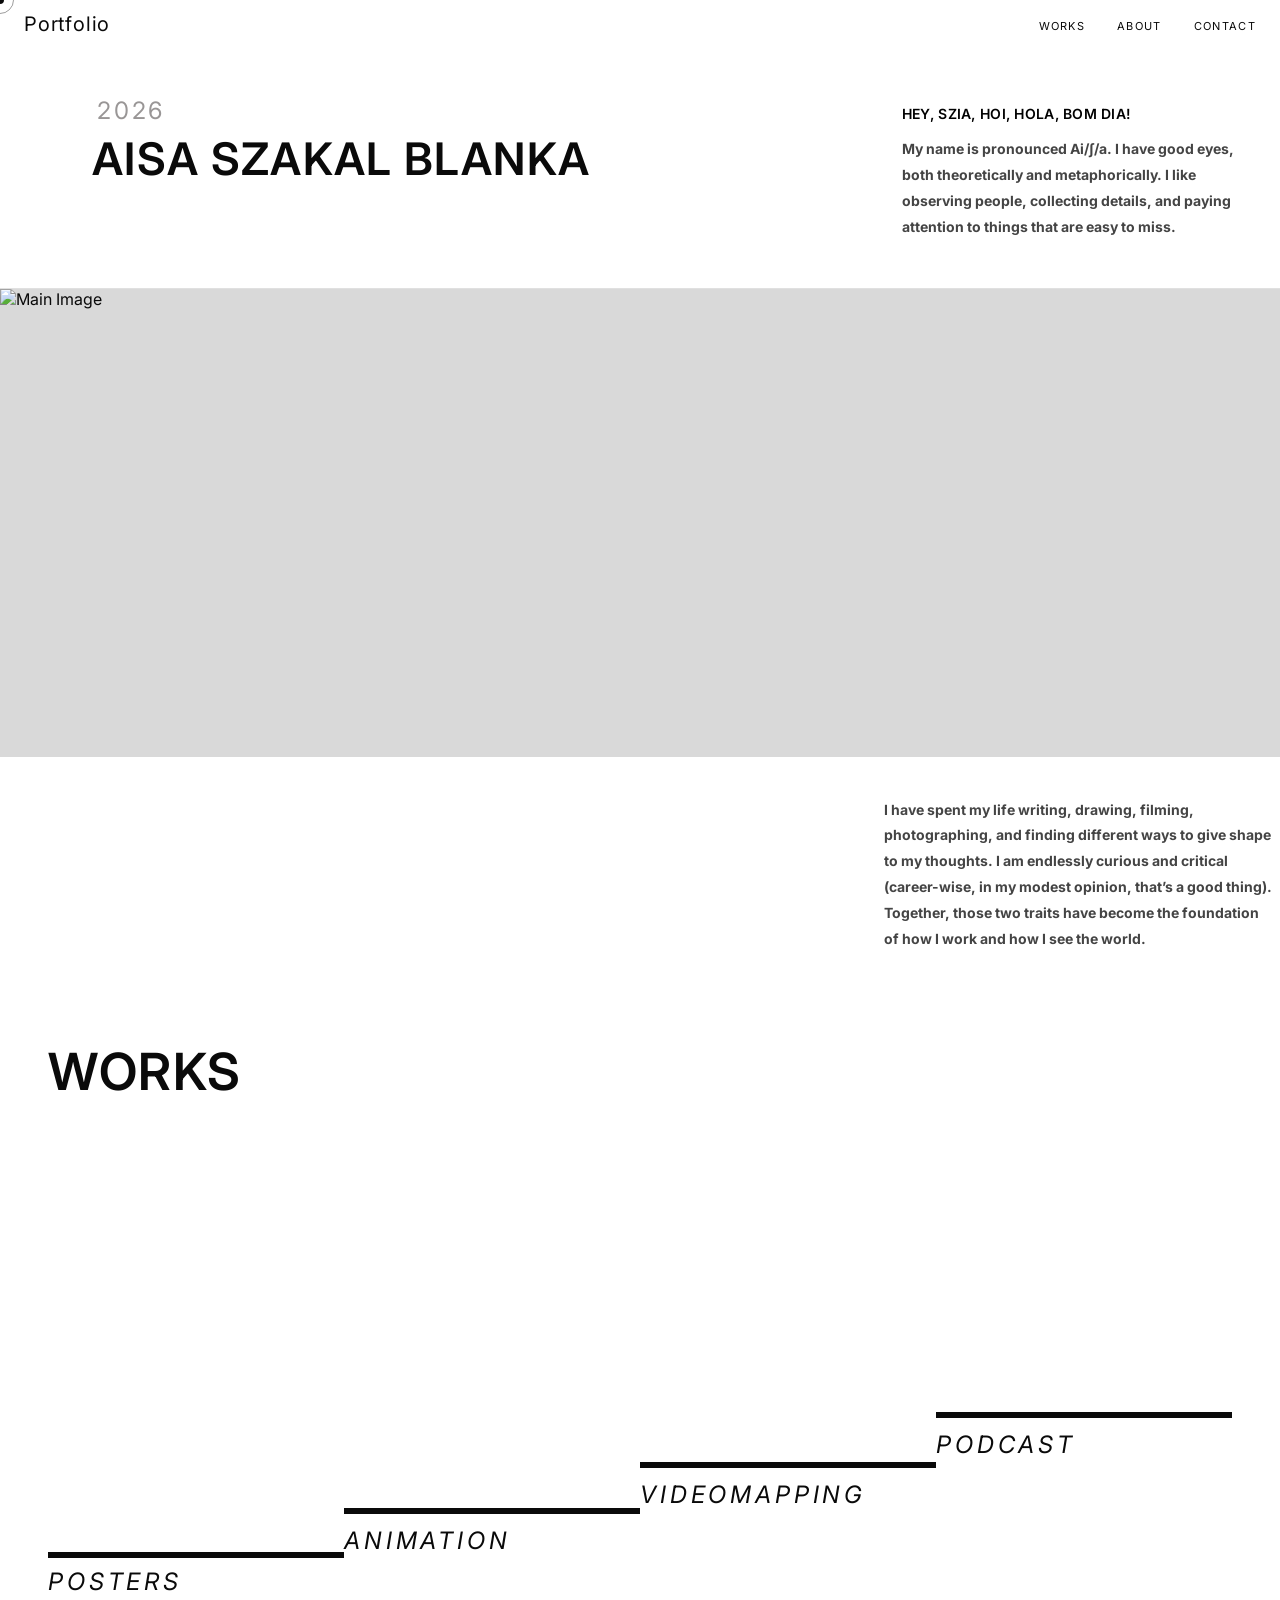
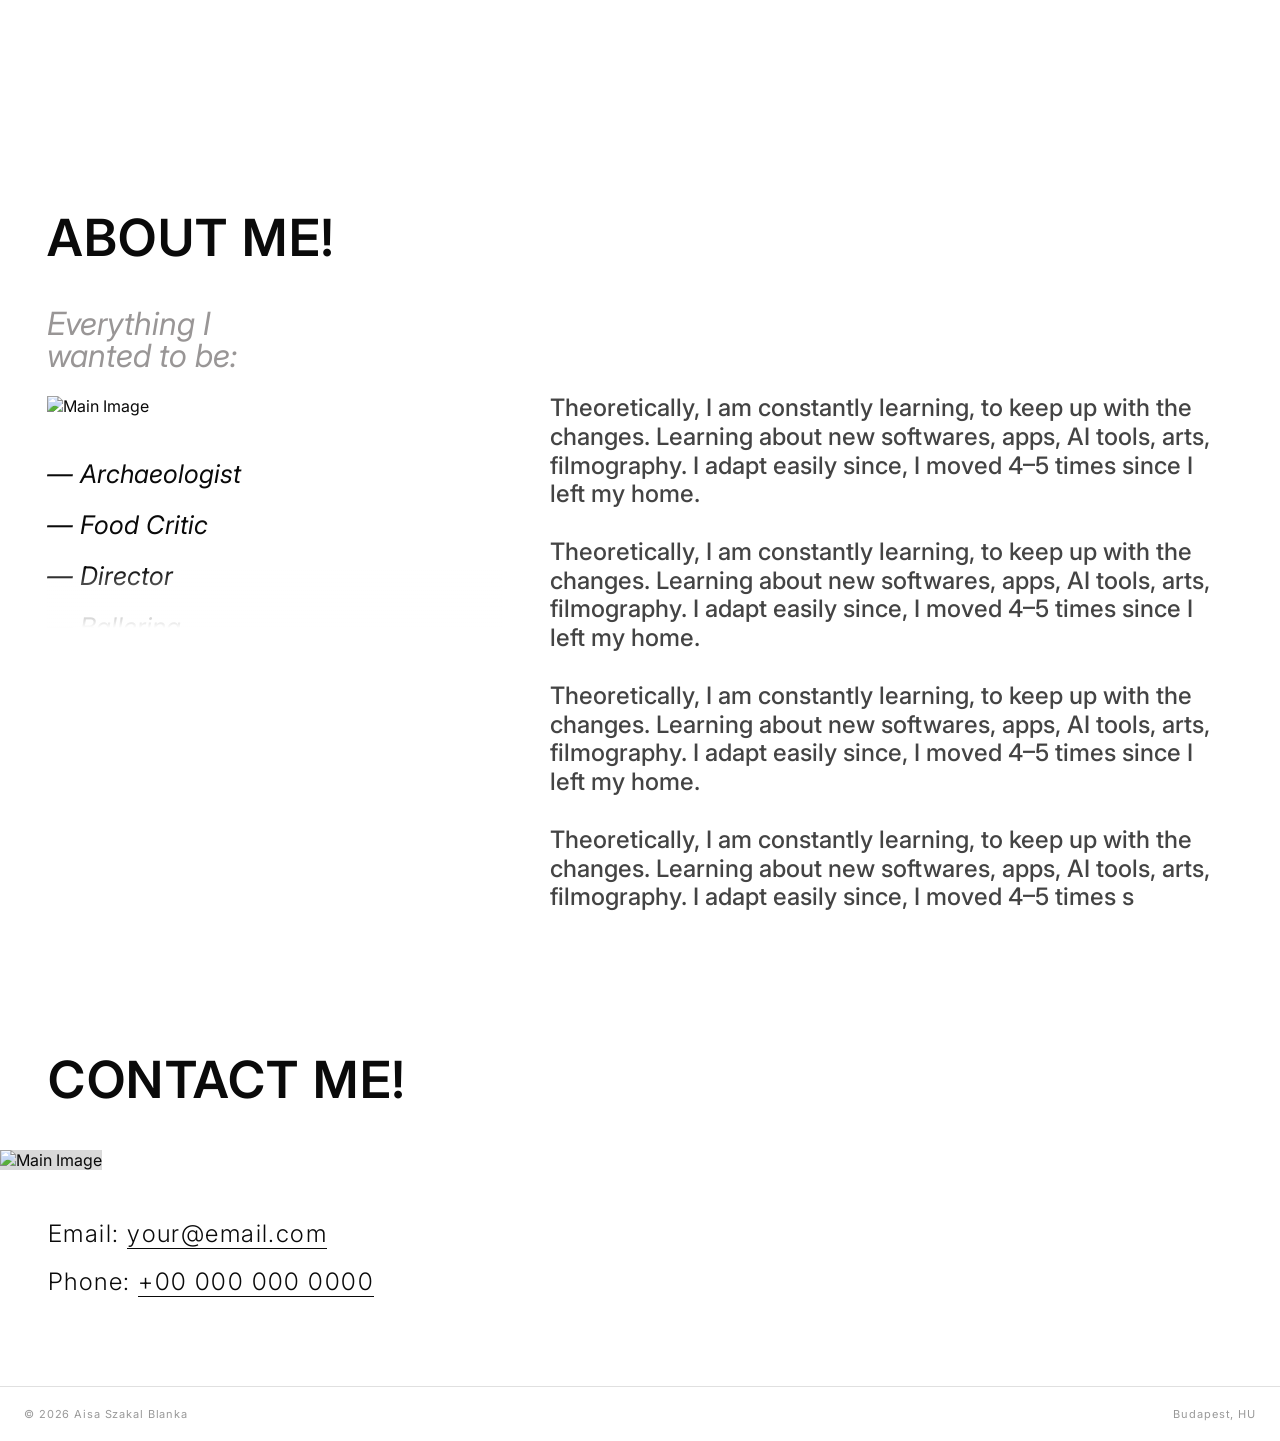
==== index.html @ 86600b6f "fisrt commit" ====
<!DOCTYPE html>
<html lang="en">
<head>
<meta charset="UTF-8">
<meta name="viewport" content="width=device-width, initial-scale=1.0">
<title>Aisa Szakal Blanka — Portfolio</title>
<link rel="preconnect" href="https://fonts.googleapis.com">
<link rel="preconnect" href="https://fonts.gstatic.com" crossorigin>
<link rel="preconnect" href="https://fonts.googleapis.com">
<link rel="preconnect" href="https://fonts.gstatic.com" crossorigin>
<link rel="preconnect" href="https://fonts.googleapis.com">
<link rel="preconnect" href="https://fonts.gstatic.com" crossorigin>
<link href="https://fonts.googleapis.com/css2?family=EB+Garamond:ital,wght@0,400..800;1,400..800&display=swap" rel="stylesheet"> 
<link href="https://fonts.googleapis.com/css2?family=Finlandica+Text:ital,wght@0,100..900;1,100..900&family=Inter:ital,opsz,wght@0,14..32,100..900;1,14..32,100..900&display=swap" rel="stylesheet">
<link href="https://fonts.googleapis.com/css2?family=Cormorant+Garamond:ital,wght@0,300;0,400;0,600;1,300;1,400&family=DM+Sans:wght@300;400;500&display=swap" rel="stylesheet">
<link href="https://fonts.googleapis.com/css2?family=Inter:wght@300;400;500;600;700&display=swap" rel="stylesheet">
<link rel="preconnect" href="https://fonts.googleapis.com">
<link rel="preconnect" href="https://fonts.gstatic.com" crossorigin>
<link href="https://fonts.googleapis.com/css2?family=EB+Garamond:ital,wght@1,400..800&display=swap" rel="stylesheet">
<style>
*, *::before, *::after { box-sizing: border-box; margin: 0; padding: 0; }

:root {
  --black: #0a0a0a;
  --white: #ffffff;
  --gray: #D9D9D9;
  --gray-dark: #433C3C;
  --serif: 'Inter', Georgia, serif;
  --sans:  "Inter", serif;
}

html { scroll-behavior: smooth; }
body {
  background: var(--white);
  color: var(--black);
  font-family: var(--sans);
  overflow-x: hidden;
  cursor: none;
}

/* CURSOR */
#cur { width:8px; height:8px; background:var(--black); border-radius:50%; position:fixed; pointer-events:none; z-index:9999; transform:translate(-50%,-50%); transition: width .25s, height .25s; }
#cur-r { width:28px; height:28px; border:1px solid var(--black); border-radius:50%; position:fixed; pointer-events:none; z-index:9998; transform:translate(-50%,-50%); opacity:.4; transition: width .25s, height .25s; }
@media(max-width:768px){ #cur,#cur-r{display:none} body{cursor:auto} }

/* NAV */
nav {
  position: fixed; top:0; left:0; right:0; height:48px;
  display:flex; align-items:center; justify-content:space-between;
  padding: 0 24px;
  background: var(--white);
  border-bottom: 1px solid transparent;
  z-index: 200;
  transition: border-color .3s;
}
nav.scrolled { border-color: #e0e0e0; }
.nav-logo { font-family:var(--serif); color: black; font-size: 20px; font-weight: 400; word-wrap: break-word; text-decoration:none; color:var(--black); letter-spacing:.04em; }
.nav-links { display:flex; gap:32px; list-style:none; }
.nav-links a { font-family:var(--serif); font-size:11px; letter-spacing:.12em; text-transform:uppercase; color:var(--black); text-decoration:none; transition:opacity .2s; }
.nav-links a:hover { opacity:.45; }

/* ─── SECTION 1: HERO ─── */
.s-hero {
  padding-top: 48px;
  min-height: 100vh;
  display: flex;
  flex-direction: column;
}

.hero-top {
  display: grid;
  grid-template-columns: 1.3fr 1fr;
  padding: 0 12px;
  border-bottom: 1px solid #e0e0e0;
}

.hero-left {
  padding: 48px 0px 48px 80px;
  border-right: none;
}

.hero-year {
  font-family: var(--serif);
  font-size: 24px;
  font-weight: 400;
  letter-spacing: .12em;
  color:#999696;
word-wrap: break-word;
  margin-bottom: 10px;
  margin-left: 0.2em;
  opacity:0; animation: fu .7s ease .2s forwards;
}

.hero-name {
  font-family: var(--serif);
  font-size: clamp(32px, 3.5vw, 58px);
  font-weight: 600;
  letter-spacing: .03em;
  line-height: 1.1;
  text-transform: uppercase;
  opacity:0; animation: fu .7s ease .35s forwards;
}

.hero-right {
  padding: 57px 0px 48px 180px;
  display:flex; flex-direction:column; justify-content:space-between;
}

.hero-greeting {
    color: black;
    font-size: 14px;
    font-weight: 600;
    letter-spacing: 0.28px;
    word-wrap: break-word;
    text-transform: uppercase;
  margin-bottom: 14px;
  opacity:0; animation: fu .7s ease .45s forwards;
}

.hero-bio {
  font-family: var(--sans);
  font-size: 14px;
  font-weight: 700;
  line-height: 1.85;
  color: #444;
  max-width: 420px;
  opacity:0; animation: fu .7s ease .6s forwards;
}

.hero-bio-bottom {
  font-family: var(--sans);
  font-size: 14px;
  font-weight: 700;
  line-height: 1.85;
  color: #444;
  max-width: 420px;
  margin-top: auto;
  padding-top: 40px;
  opacity:0; animation: fu .7s ease .75s forwards;
}

/* full-width image block */
.hero-image {
  width: 100%;
  height: 52vh;
  min-height: 340px;
  background: var(--gray);
  position: relative;
  flex-shrink: 0;
  opacity:0; animation: fi .9s ease .5s forwards;
}
.hero-image img {
  width: 100%;
  height: 100%;
  object-fit: cover;
  display: block;
}

.hero-bottom-text {
  padding: 40px 14px;
  max-width: 650px;
  font-weight: 700;
  margin-left: 68%;
  width: 420px;
}

.hero-bottom-text p {
  font-size: 14px;
  line-height: 1.85;
  color: #444;
  grid-column: 2;
  max-width: 420px;
}

/* ─── SECTION 2: WORKS ─── ------------------------*/
.s-works {
  padding: 0 24px 80px;
}

.works-nav-logo { font-size:14px; font-weight:400; color:var(--black); }
.works-nav-links { display:flex; gap:28px; }
.works-nav-links a { font-size:11px; letter-spacing:.12em; text-transform:uppercase; color:var(--black); text-decoration:none; transition:opacity .2s; }
.works-nav-links a:hover { opacity:.45; }

.works-title-row {
    display:flex;
  gap:80px;
  align-items:flex-start;
  padding:48px 24px 40px;
}

.works-title {
  font-family: var(--serif);
  font-size: clamp(32px, 4vw, 52px);
  font-weight: 600;
  text-transform: uppercase;
  letter-spacing: .03em;
}

.works-desc {
  font-size:13px; font-weight:700; line-height:1.8; color:#555;
  max-width: 280px;
}

/* staggered diagonal lines + labels */
.works-stagger {
  position: relative;
  height: 400px;
  margin: 16px 24px 40px;
}

.stagger-line {
  position: absolute;
  bottom: 0;
  width: 25%;
  border-top: 3px solid var(--black);
}

.stagger-line:nth-child(1) { left:75%;    bottom: 140px; }
.stagger-line:nth-child(2) { left:50%;   bottom: 90px; }
.stagger-line:nth-child(3) { left:25%;   bottom: 44px; }
.stagger-line:nth-child(4) { left:0%;   bottom: 0px; border-top-width:0; border-bottom: 3px solid var(--black); }


.stagger-line:nth-child(1) .stagger-label { left:0; }
.stagger-line:nth-child(2) .stagger-label { left:0; }
.stagger-line:nth-child(3) .stagger-label { left:0; }
.stagger-line:nth-child(4) .stagger-label { left:0; }

/* the visible line is a pseudo-element so we can animate it independently */
.stagger-line::before {
  content: '';
  display: block;
  width: 100%;
  height: 3px;
  background: var(--black);
  transform-origin: left center;
  transition: height .2s ease, background .2s ease;
}
.stagger-line:hover::before {
  height: 6px;
  background: var(--black);
}

.stagger-label {
  position: absolute;
  top: calc(100% + 4px); /* sits just below the ::before line */
  left: 0;
  font-family: var(--serif);
  font-style: italic;
  font-weight: 400;
  font-size: 24px; letter-spacing:.16em; text-transform:uppercase; color:var(--black);
  margin-top: 8px;
  white-space: nowrap;
  transition: letter-spacing .25s ease, opacity .2s ease;
}

/* on hover: label spreads out slightly — clear signal something is happening */
.stagger-line:hover .stagger-label {
  letter-spacing: .26em;
}
/* ── HOVER IMAGE that follows the cursor ── */
stagger-line:hover .stagger-label {
  letter-spacing: .26em;
}

/* ── HOVER IMAGE that follows the cursor ── */
.stagger-hover-img {
  position: fixed;
  width: 340px;
  height: 240px;
  pointer-events: none;
  z-index: 300;
  opacity: 0;
  transform: translate(-50%, -115%) scale(0.88) rotate(0deg);
  transition: opacity .3s ease, transform .3s ease;
  overflow: hidden;
  background: var(--gray);
}
.stagger-hover-img.visible {
  opacity: 1;
  transform: translate(-50%, -115%) scale(1) rotate(0deg);
}
.stagger-hover-img img {
  width: 100%; height: 100%; object-fit: cover; display: block;
}
.stagger-hover-img .img-label {
  position: absolute; bottom: 10px; left: 12px;
  font-family: var(--serif);
  font-size: 11px; font-weight: 400; font-style: italic;
  color: rgba(255,255,255,0.85);
  letter-spacing: .06em;
  text-shadow: 0 1px 4px rgba(0,0,0,.4);
}
/* placeholder text inside the gray box when no real image */
.stagger-hover-img .img-placeholder {
  position: absolute; top: 50%; left: 50%;
  transform: translate(-50%, -50%);
  font-size: 9px; letter-spacing: .2em; text-transform: uppercase; color: #aaa;
}


/* ─── SECTION 3: ABOUT ───---------------------------- */
.s-about {
  padding: 80px 47px 80px;
}

.about-header {
  padding: 48px 0 40px;
}

.about-title {
  font-family: var(--serif);
  font-size: clamp(32px, 4vw, 52px);
  font-weight: 600;
  text-transform: uppercase;
  letter-spacing: .03em;
}

.about-body {
  display: grid;
  grid-template-columns: 0.8fr 1.2fr;
  gap: 48px;
  align-items: start;
}
.about-subtitle {
  font-family: var(--serif);
  font-size: clamp(22px, 2.5vw, 32px);
  font-weight: 400;
  color: #999696;;
  font-style: italic;
  line-height: 1;
  margin-bottom: 24px;
}

/* two photo placeholders */
.about-photos {
  display:grid; grid-template-columns:1fr 1fr; gap:8px;
  margin-bottom: 32px;
}
.about-photo {
  background: var(--gray-dark);
  aspect-ratio: 3/4;
}

/* scrolling italic list */
.about-list {
  overflow:hidden; height:180px; position:relative;
}
.about-list-inner {
  display:flex; flex-direction:column; gap:0;
  animation: scrollList 10s linear infinite;
}
.about-list-inner span {
  font-family: var(--serif);
  font-size: clamp(24px, 2vw, 26px);
  font-style: italic;
  font-weight: 400;
  line-height: 2;
  white-space: nowrap;
  color: var(--black);
}
.about-list::after {
  content:''; position:absolute; bottom:0; left:0; right:0; height:60px;
  background: linear-gradient(to top, white, transparent);
}

.about-right {
  padding-top: 86px;
}

.about-text {
  font-size: 24px;
  font-weight: 500;
  line-height: 1.2;
  color: #444;
}

/* ─── SECTION 4: CONTACT ─── */

.contact-nav-bar {
  display:flex; justify-content:space-between; align-items:center;
  padding: 14px 0;

}

.contact-title-row {
  padding: 56px 0 40px;
}

.contact-title {
  font-family: var(--serif);
  font-size: clamp(32px, 4vw, 52px);
  font-weight: 600;
  text-transform: uppercase;
  letter-spacing:.03em;
  margin-left: 48px;
}

.contact-gray-block img {
  width: 100%;
  height: 220px;
  background: var(--gray);
  position: relative;
  margin-bottom: 0;
}

.contact-details {
margin-left: 48px;
  padding: 40px 0 80px;
}

.contact-line {
  font-family: var(--serif);
  font-size: clamp(18px, 2vw, 24px);
  font-weight: 300;
  letter-spacing: .06em;
  line-height: 2;
  color: var(--black);
}

.contact-link {
  color: var(--black);
  text-decoration: none;
  border-bottom: 1px solid var(--black);
  transition: opacity .2s;
}
.contact-link:hover { opacity:.45; }

/* ─── FOOTER ─── */
footer {
  border-top: 1px solid #e0e0e0;
  padding: 20px 24px;
  display:flex; justify-content:space-between; align-items:center;
}
footer span { font-size:11px; letter-spacing:.08em; color:#999; }

/* ─── ANIMATIONS ─── */
/* ─── ANIMATIONS ─── */
@keyframes fu { from{opacity:0;transform:translateY(16px)} to{opacity:1;transform:translateY(0)} }
@keyframes fi { from{opacity:0} to{opacity:1} }
@keyframes scrollList {
  0%   { transform: translateY(0); }
  100% { transform: translateY(-50%); }
}
 
.reveal { opacity:0; transform:translateY(20px); transition: opacity .7s ease, transform .7s ease; }
.reveal.in { opacity:1; transform:translateY(0); }
 
/* ─── RESPONSIVE ─── */
@media(max-width:768px){
  .hero-top, .about-body, .hero-bottom-text { grid-template-columns:1fr; }
  .hero-left { border-right:none; border-bottom:1px solid #e0e0e0; padding-bottom:32px; }
  .hero-right { padding: 32px 0 0; }
  .hero-bottom-text-spacer { display: none; }
  .hero-bottom-text p { padding: 32px 0; }
  .about-photos { max-width:280px; }
  .stagger-hover-img { display: none; }
}
</style>
</head>
<body>

<div id="cur"></div>
<div id="cur-r"></div>

<!-- FIXED NAV -->
<nav id="nav">
  <a href="#" class="nav-logo">Portfolio</a>
  <ul class="nav-links">
    <li><a href="#works">Works</a></li>
    <li><a href="#about">About</a></li>
    <li><a href="#contact">Contact</a></li>
  </ul>
</nav>

<!-- ════════════════════════════════
     SECTION 1 — HERO
════════════════════════════════ -->
<section class="s-hero">
  <div class="hero-top">
    <div class="hero-left">
      <p class="hero-year">2026</p>
      <h1 class="hero-name">Aisa Szakal Blanka</h1>
    </div>
    <div class="hero-right">
      <div>
        <p class="hero-greeting">Hey, Szia, Hoi, Hola, Bom dia!</p>
        <p class="hero-bio">My name is pronounced Ai/ʃ/a. I have good eyes, both theoretically and metaphorically. I like observing people, collecting details, and paying attention to things that are easy to miss. </p>
      </div>
    </div>
  </div>
  <div class="hero-image">
     <img src="/assets/IMG_0100.jpeg" alt="Main Image">
  </div>
  <div class="hero-bottom-text">
    <p>
        I have spent my life writing, drawing, filming, photographing, and finding different ways to give shape to my thoughts. I am endlessly curious and critical (career-wise, in my modest opinion, that’s a good thing). Together, those two traits have become the foundation of how I work and how I see the world.
    </p>
  </div>
</section>

<!-- ════════════════════════════════
     SECTION 2 — WORKS
════════════════════════════════ -->
<section class="s-works" id="works">

    <div class="works-title-row reveal">
      <h2 class="works-title">Works</h2>
    </div>
  
    <div class="works-stagger reveal">
      <!--
        data-img  = path to your image for that category (add when ready)
        data-label = caption shown on the image
        href       = page it links to
      -->
      <a class="stagger-line" href="podcast.html"
         data-img="" data-label="Podcast">
        <span class="stagger-label">Podcast</span>
      </a>
      <a class="stagger-line" href="videomapping.html"
         data-img="" data-label="Videomapping">
        <span class="stagger-label">Videomapping</span>
      </a>
      <a class="stagger-line" href="animation.html"
         data-img="" data-label="Animation">
        <span class="stagger-label">Animation</span>
      </a>
      <a class="stagger-line" href="posters.html"
         data-img="" data-label="Posters">
        <span class="stagger-label">Posters</span>
      </a>
    </div>
  
  </section>
  

  <!-- WORK THUMBNAILS --

</section>

 ════════════════════════════════
     SECTION 3 — ABOUT
════════════════════════════════ -->
<section class="s-about" id="about">
  <div class="about-header reveal">
    <h2 class="about-title">About me!</h2>
  </div>

  <div class="about-body">

    <div class="about-left reveal">
      <p class="about-subtitle">Everything I<br>wanted to be:</p>

      <div class="about-photos">
        <img src="/assets/me3.jpg" alt="Main Image">
      </div>

      <div class="about-list">
        <div class="about-list-inner" id="listInner">
          <span>— Archaeologist</span>
          <span>— Food Critic</span>
          <span>— Director</span>
          <span>— Ballerina</span>
          <span>— Writer</span>
          <span>— Filmmaker</span>
          <span>— Photographer</span>
          <!-- duplicated for seamless loop -->
          <span>— Archaeologist</span>
          <span>— Food Critic</span>
          <span>— Director</span>
          <span>— Ballerina</span>
          <span>— Writer</span>
          <span>— Filmmaker</span>
          <span>— Photographer</span>
        </div>
      </div>
    </div>

    <div class="about-right reveal">
      <p class="about-text">
        Theoretically, I am constantly learning, to keep up with the changes. Learning about new softwares, apps, AI tools, arts, filmography. I adapt easily since, I moved 4–5 times since I left my home.<br><br>
        Theoretically, I am constantly learning, to keep up with the changes. Learning about new softwares, apps, AI tools, arts, filmography. I adapt easily since, I moved 4–5 times since I left my home.<br><br>
        Theoretically, I am constantly learning, to keep up with the changes. Learning about new softwares, apps, AI tools, arts, filmography. I adapt easily since, I moved 4–5 times since I left my home.<br><br>
        Theoretically, I am constantly learning, to keep up with the changes. Learning about new softwares, apps, AI tools, arts, filmography. I adapt easily since, I moved 4–5 times s
      </p>
    </div>

  </div>
</section>

<!-- ════════════════════════════════
     SECTION 4 — CONTACT
════════════════════════════════ -->
<section class="s-contact" id="contact">
  <div class="contact-title-row reveal">
    <h2 class="contact-title">Contact me!</h2>
  </div>

  <div class="contact-gray-block reveal">
    <img src="/assets/IMG_9193.jpeg" alt="Main Image">
  </div>

  <div class="contact-details reveal">
    <p class="contact-line">Email: <a href="mailto:your@email.com" class="contact-link">your@email.com</a></p>
    <p class="contact-line">Phone: <a href="tel:+00000000000" class="contact-link">+00 000 000 0000</a></p>
  </div>

</section>

<footer>
  <span>© 2026 Aisa Szakal Blanka</span>
  <span>Budapest, HU</span>
</footer>

<script>
// cursor
const cur = document.getElementById('cur');
const curR = document.getElementById('cur-r');
let mx=0,my=0,rx=0,ry=0;
document.addEventListener('mousemove', e => {
  mx=e.clientX; my=e.clientY;
  cur.style.left=mx+'px'; cur.style.top=my+'px';
});
(function tick(){ rx+=(mx-rx)*.13; ry+=(my-ry)*.13;
  curR.style.left=rx+'px'; curR.style.top=ry+'px';
  requestAnimationFrame(tick); })();

// nav scroll
const nav = document.getElementById('nav');
window.addEventListener('scroll',()=>{ nav.classList.toggle('scrolled', scrollY>20); });

// scroll reveal
const els = document.querySelectorAll('.reveal');
const io = new IntersectionObserver(entries=>{
  entries.forEach(e=>{ if(e.isIntersecting){ e.target.classList.add('in'); io.unobserve(e.target); }});
},{threshold:0.08});
els.forEach(el=>io.observe(el));

// ── stagger hover image ──
const hoverImg    = document.getElementById('hoverImg');
const hoverImgEl  = document.getElementById('hoverImgEl');
const hoverLabel  = document.getElementById('hoverLabel');
const hoverPH     = document.getElementById('hoverPlaceholder');
const lines       = document.querySelectorAll('.stagger-line');

let hoverVisible = false;
let targetX = 0, targetY = 0;
let currentX = 0, currentY = 0;
let prevX = 0;
let tilt = 0;

// smooth lerp loop for the image position + tilt
(function animHover() {
  if (hoverVisible) {
    currentX += (targetX - currentX) * 0.1;
    currentY += (targetY - currentY) * 0.1;

    // velocity-based tilt: how fast cursor moves horizontally
    const vx = targetX - prevX;
    prevX = targetX;
    tilt += (vx * 0.4 - tilt) * 0.12;
    tilt = Math.max(-8, Math.min(8, tilt));

    const w = hoverImg.offsetWidth;
    let x = currentX;
    if (x - w/2 < 12) x = w/2 + 12;
    if (x + w/2 > window.innerWidth - 12) x = window.innerWidth - w/2 - 12;

    hoverImg.style.left = x + 'px';
    hoverImg.style.top  = currentY + 'px';
    hoverImg.style.transform = `translate(-50%, -115%) scale(1) rotate(${tilt}deg)`;
  }
  requestAnimationFrame(animHover);
})();

document.addEventListener('mousemove', e => {
  targetX = e.clientX;
  targetY = e.clientY;
});

lines.forEach(line => {
  line.addEventListener('mouseenter', e => {
    const imgSrc = line.dataset.img;
    const label  = line.dataset.label;

    if (imgSrc) {
      hoverImgEl.src = imgSrc;
      hoverImgEl.style.display = 'block';
      hoverPH.style.display = 'none';
    } else {
      hoverImgEl.style.display = 'none';
      hoverPH.style.display = 'block';
      hoverPH.textContent = label;
    }

    hoverLabel.textContent = label;
    hoverVisible = true;
    hoverImg.classList.add('visible');
  });

  line.addEventListener('mouseleave', () => {
    hoverVisible = false;
    hoverImg.classList.remove('visible');
    hoverImg.style.transform = `translate(-50%, -115%) scale(0.88) rotate(0deg)`;
    tilt = 0;
  });
});
</script>
</body>
</html>
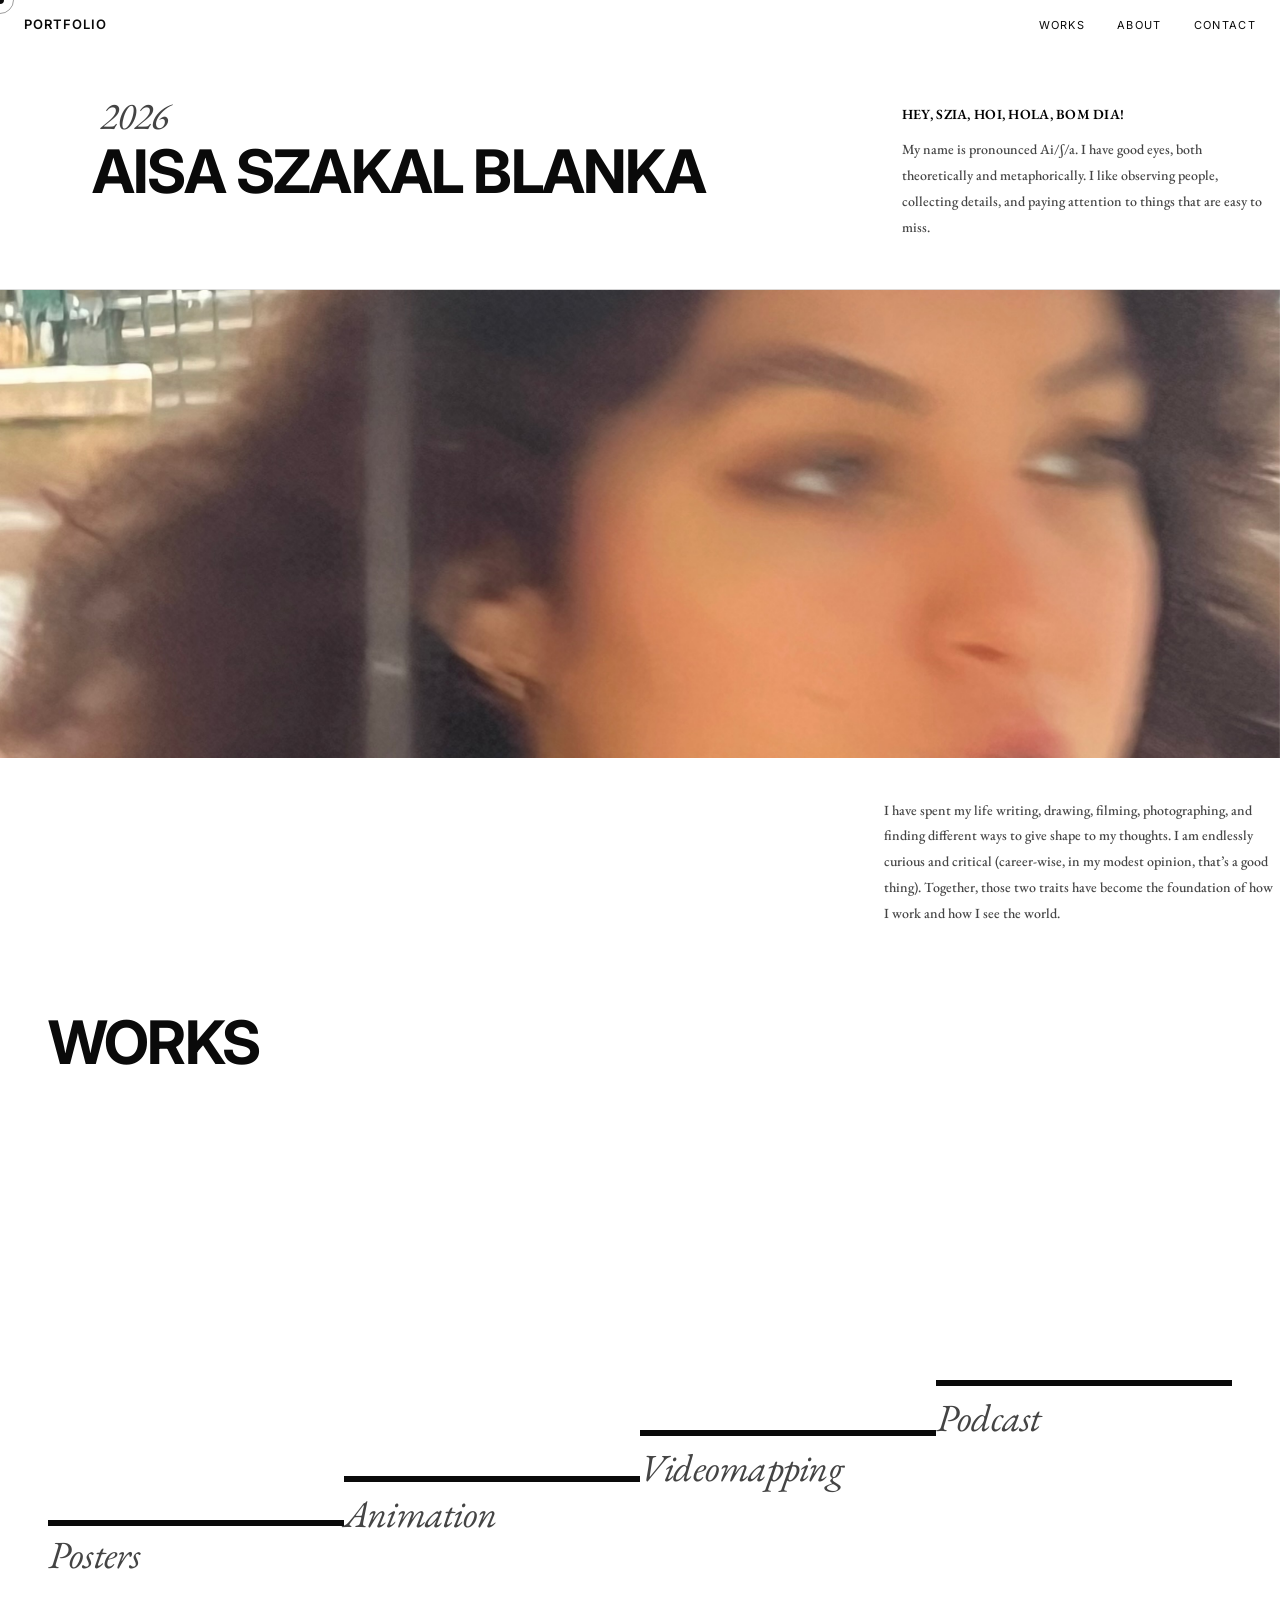
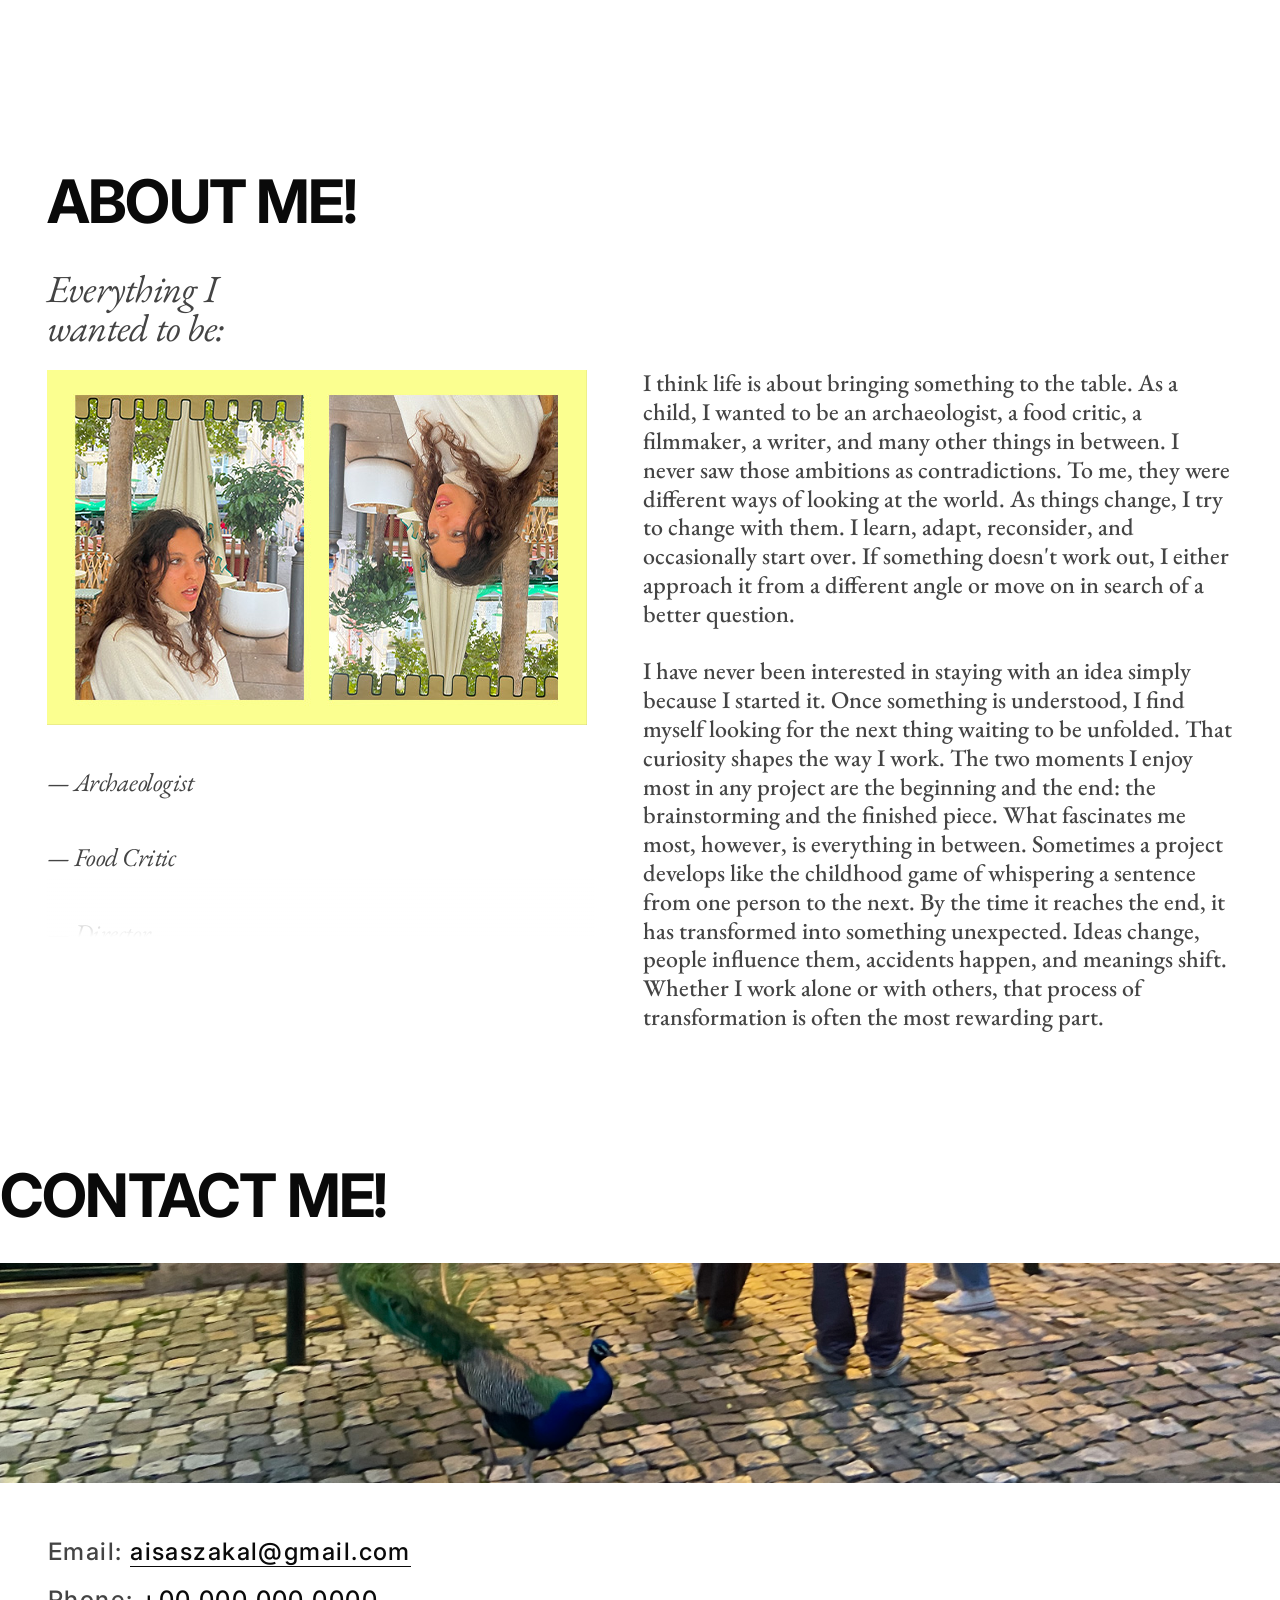
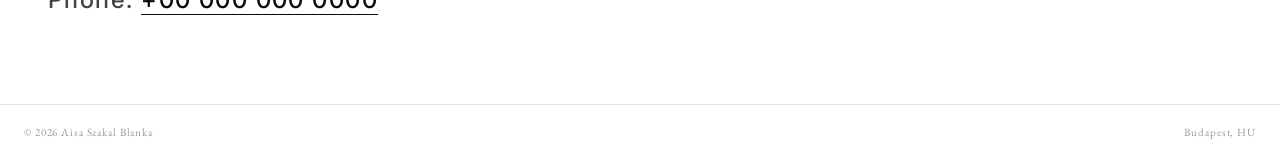
==== commit d8f6ded4: "fisrt commitsecond" ====
--- a/index.html
+++ b/index.html
@@ -6,18 +6,10 @@
 <title>Aisa Szakal Blanka — Portfolio</title>
 <link rel="preconnect" href="https://fonts.googleapis.com">
 <link rel="preconnect" href="https://fonts.gstatic.com" crossorigin>
-<link rel="preconnect" href="https://fonts.googleapis.com">
-<link rel="preconnect" href="https://fonts.gstatic.com" crossorigin>
-<link rel="preconnect" href="https://fonts.googleapis.com">
-<link rel="preconnect" href="https://fonts.gstatic.com" crossorigin>
-<link href="https://fonts.googleapis.com/css2?family=EB+Garamond:ital,wght@0,400..800;1,400..800&display=swap" rel="stylesheet"> 
-<link href="https://fonts.googleapis.com/css2?family=Finlandica+Text:ital,wght@0,100..900;1,100..900&family=Inter:ital,opsz,wght@0,14..32,100..900;1,14..32,100..900&display=swap" rel="stylesheet">
-<link href="https://fonts.googleapis.com/css2?family=Cormorant+Garamond:ital,wght@0,300;0,400;0,600;1,300;1,400&family=DM+Sans:wght@300;400;500&display=swap" rel="stylesheet">
-<link href="https://fonts.googleapis.com/css2?family=Inter:wght@300;400;500;600;700&display=swap" rel="stylesheet">
-<link rel="preconnect" href="https://fonts.googleapis.com">
-<link rel="preconnect" href="https://fonts.gstatic.com" crossorigin>
-<link href="https://fonts.googleapis.com/css2?family=EB+Garamond:ital,wght@1,400..800&display=swap" rel="stylesheet">
+<link href="https://fonts.googleapis.com/css2?family=EB+Garamond:ital,wght@0,400..800;1,400..800&display=swap" rel="stylesheet">
+<link href="https://fonts.googleapis.com/css2?family=Inter:ital,opsz,wght@0,14..32,100..900;1,14..32,100..900&display=swap" rel="stylesheet">
 <style>
+
 *, *::before, *::after { box-sizing: border-box; margin: 0; padding: 0; }
 
 :root {
@@ -26,7 +18,7 @@
   --gray: #D9D9D9;
   --gray-dark: #433C3C;
   --serif: 'Inter', Georgia, serif;
-  --sans:  "Inter", serif;
+  --sans:  "EB Garamond", serif;
 }
 
 html { scroll-behavior: smooth; }
@@ -54,7 +46,8 @@
   transition: border-color .3s;
 }
 nav.scrolled { border-color: #e0e0e0; }
-.nav-logo { font-family:var(--serif); color: black; font-size: 20px; font-weight: 400; word-wrap: break-word; text-decoration:none; color:var(--black); letter-spacing:.04em; }
+.nav-logo {   font-family: var(--serif); font-size:13px; font-weight:600;
+  text-transform:uppercase; letter-spacing:.08em; color:var(--black);text-decoration: none; }
 .nav-links { display:flex; gap:32px; list-style:none; }
 .nav-links a { font-family:var(--serif); font-size:11px; letter-spacing:.12em; text-transform:uppercase; color:var(--black); text-decoration:none; transition:opacity .2s; }
 .nav-links a:hover { opacity:.45; }
@@ -80,12 +73,15 @@
 }
 
 .hero-year {
-  font-family: var(--serif);
-  font-size: 24px;
+    font-family: var(--sans); /* EB Garamond — serif, elegant */
+  font-size: clamp(18px, 3vw, 40px);
   font-weight: 400;
-  letter-spacing: .12em;
-  color:#999696;
-word-wrap: break-word;
+  font-style: italic;
+  letter-spacing: -.02em;
+  color: var(--black);
+  color: #444;
+  line-height: 1;
+  margin-bottom: 24px;
   margin-bottom: 10px;
   margin-left: 0.2em;
   opacity:0; animation: fu .7s ease .2s forwards;
@@ -93,11 +89,13 @@
 
 .hero-name {
   font-family: var(--serif);
-  font-size: clamp(32px, 3.5vw, 58px);
-  font-weight: 600;
-  letter-spacing: .03em;
-  line-height: 1.1;
+  font-size: clamp(36px, 6vw, 60px);
+  font-weight: 700;
+  letter-spacing: -.03em;
+  line-height: .92;
   text-transform: uppercase;
+  color: var(--black);
+  overflow: hidden;
   opacity:0; animation: fu .7s ease .35s forwards;
 }
 
@@ -120,7 +118,7 @@
 .hero-bio {
   font-family: var(--sans);
   font-size: 14px;
-  font-weight: 700;
+  font-weight: 500;
   line-height: 1.85;
   color: #444;
   max-width: 420px;
@@ -130,7 +128,7 @@
 .hero-bio-bottom {
   font-family: var(--sans);
   font-size: 14px;
-  font-weight: 700;
+  font-weight: 500;
   line-height: 1.85;
   color: #444;
   max-width: 420px;
@@ -159,7 +157,7 @@
 .hero-bottom-text {
   padding: 40px 14px;
   max-width: 650px;
-  font-weight: 700;
+  font-weight: 500;
   margin-left: 68%;
   width: 420px;
 }
@@ -190,11 +188,13 @@
 }
 
 .works-title {
-  font-family: var(--serif);
-  font-size: clamp(32px, 4vw, 52px);
-  font-weight: 600;
+    font-family: var(--serif);
+  font-size: clamp(36px, 6vw, 60px);
+  font-weight: 700;
+  letter-spacing: -.03em;
+  line-height: .92;
   text-transform: uppercase;
-  letter-spacing: .03em;
+  color: var(--black);
 }
 
 .works-desc {
@@ -246,10 +246,16 @@
   position: absolute;
   top: calc(100% + 4px); /* sits just below the ::before line */
   left: 0;
-  font-family: var(--serif);
+  font-family: var(--sans); /* EB Garamond — serif, elegant */
+  font-size: clamp(18px, 3vw, 40px);
+  font-weight: 400;
   font-style: italic;
-  font-weight: 400;
-  font-size: 24px; letter-spacing:.16em; text-transform:uppercase; color:var(--black);
+  letter-spacing: -.02em;
+  color: var(--black);
+  color: #444;
+  line-height: 1;
+  margin-bottom: 24px;
+
   margin-top: 8px;
   white-space: nowrap;
   transition: letter-spacing .25s ease, opacity .2s ease;
@@ -310,11 +316,13 @@
 }
 
 .about-title {
-  font-family: var(--serif);
-  font-size: clamp(32px, 4vw, 52px);
-  font-weight: 600;
+    font-family: var(--serif);
+  font-size: clamp(36px, 6vw, 60px);
+  font-weight: 700;
+  letter-spacing: -.03em;
+  line-height: .92;
   text-transform: uppercase;
-  letter-spacing: .03em;
+  color: var(--black);
 }
 
 .about-body {
@@ -324,11 +332,13 @@
   align-items: start;
 }
 .about-subtitle {
-  font-family: var(--serif);
-  font-size: clamp(22px, 2.5vw, 32px);
+    font-family: var(--sans); /* EB Garamond — serif, elegant */
+  font-size: clamp(18px, 3vw, 40px);
   font-weight: 400;
-  color: #999696;;
   font-style: italic;
+  letter-spacing: -.02em;
+  color: var(--black);
+  color: #444;
   line-height: 1;
   margin-bottom: 24px;
 }
@@ -352,13 +362,18 @@
   animation: scrollList 10s linear infinite;
 }
 .about-list-inner span {
-  font-family: var(--serif);
-  font-size: clamp(24px, 2vw, 26px);
+  font-family: var(--sans); /* EB Garamond — serif, elegant */
+  font-size: clamp(18px, 2vw, 35px);
+  font-weight: 400;
   font-style: italic;
-  font-weight: 400;
+  letter-spacing: -.02em;
+  color: var(--black);
+  color: #444;
+  line-height: 1;
+  margin-bottom: 24px;
   line-height: 2;
   white-space: nowrap;
-  color: var(--black);
+
 }
 .about-list::after {
   content:''; position:absolute; bottom:0; left:0; right:0; height:60px;
@@ -366,10 +381,11 @@
 }
 
 .about-right {
-  padding-top: 86px;
+  padding-top: 100px;
 }
 
 .about-text {
+    font-family: var(--sans);
   font-size: 24px;
   font-weight: 500;
   line-height: 1.2;
@@ -389,12 +405,13 @@
 }
 
 .contact-title {
-  font-family: var(--serif);
-  font-size: clamp(32px, 4vw, 52px);
-  font-weight: 600;
+    font-family: var(--serif);
+  font-size: clamp(36px, 6vw, 60px);
+  font-weight: 700;
+  letter-spacing: -.03em;
+  line-height: .92;
   text-transform: uppercase;
-  letter-spacing:.03em;
-  margin-left: 48px;
+  color: var(--black);
 }
 
 .contact-gray-block img {
@@ -411,12 +428,13 @@
 }
 
 .contact-line {
+    font-size: 24px;
+  font-weight: 500;
+  line-height: 1.2;
+  color: #444;
   font-family: var(--serif);
-  font-size: clamp(18px, 2vw, 24px);
-  font-weight: 300;
   letter-spacing: .06em;
   line-height: 2;
-  color: var(--black);
 }
 
 .contact-link {
@@ -527,7 +545,7 @@
          data-img="" data-label="Animation">
         <span class="stagger-label">Animation</span>
       </a>
-      <a class="stagger-line" href="posters.html"
+      <a class="stagger-line" href="works/posters.html"
          data-img="" data-label="Posters">
         <span class="stagger-label">Posters</span>
       </a>
@@ -565,7 +583,7 @@
           <span>— Ballerina</span>
           <span>— Writer</span>
           <span>— Filmmaker</span>
-          <span>— Photographer</span>
+          <span>— Chef</span>
           <!-- duplicated for seamless loop -->
           <span>— Archaeologist</span>
           <span>— Food Critic</span>
@@ -573,17 +591,21 @@
           <span>— Ballerina</span>
           <span>— Writer</span>
           <span>— Filmmaker</span>
-          <span>— Photographer</span>
+          <span>— Chef</span>
         </div>
       </div>
     </div>
 
     <div class="about-right reveal">
       <p class="about-text">
-        Theoretically, I am constantly learning, to keep up with the changes. Learning about new softwares, apps, AI tools, arts, filmography. I adapt easily since, I moved 4–5 times since I left my home.<br><br>
-        Theoretically, I am constantly learning, to keep up with the changes. Learning about new softwares, apps, AI tools, arts, filmography. I adapt easily since, I moved 4–5 times since I left my home.<br><br>
-        Theoretically, I am constantly learning, to keep up with the changes. Learning about new softwares, apps, AI tools, arts, filmography. I adapt easily since, I moved 4–5 times since I left my home.<br><br>
-        Theoretically, I am constantly learning, to keep up with the changes. Learning about new softwares, apps, AI tools, arts, filmography. I adapt easily since, I moved 4–5 times s
+        I think life is about bringing something to the table. As a child, I wanted to be an archaeologist, a food critic, a filmmaker, a writer, and many other things in between. 
+        I never saw those ambitions as contradictions. To me, they were different ways of looking at the world. As things change, I try to change with them. I learn, adapt, reconsider, 
+        and occasionally start over. If something doesn't work out, I either approach it from a different angle or move on in search of a better question.<br><br>
+I have never been interested in staying with an idea simply because I started it. Once something is understood, I find myself looking for the next thing waiting to be unfolded. 
+That curiosity shapes the way I work. The two moments I enjoy most in any project are the beginning and the end: the brainstorming and the finished piece. What fascinates
+ me most, however, is everything in between. Sometimes a project develops like the childhood game of whispering a sentence from one person to the next. By the time it 
+ reaches the end, it has transformed into something unexpected. Ideas change, people influence them, accidents happen, and meanings shift. Whether I work alone or with others, 
+ that process of transformation is often the most rewarding part.
       </p>
     </div>
 
@@ -603,7 +625,7 @@
   </div>
 
   <div class="contact-details reveal">
-    <p class="contact-line">Email: <a href="mailto:your@email.com" class="contact-link">your@email.com</a></p>
+    <p class="contact-line">Email: <a href="mailto:your@email.com" class="contact-link">aisaszakal@gmail.com</a></p>
     <p class="contact-line">Phone: <a href="tel:+00000000000" class="contact-link">+00 000 000 0000</a></p>
   </div>
 
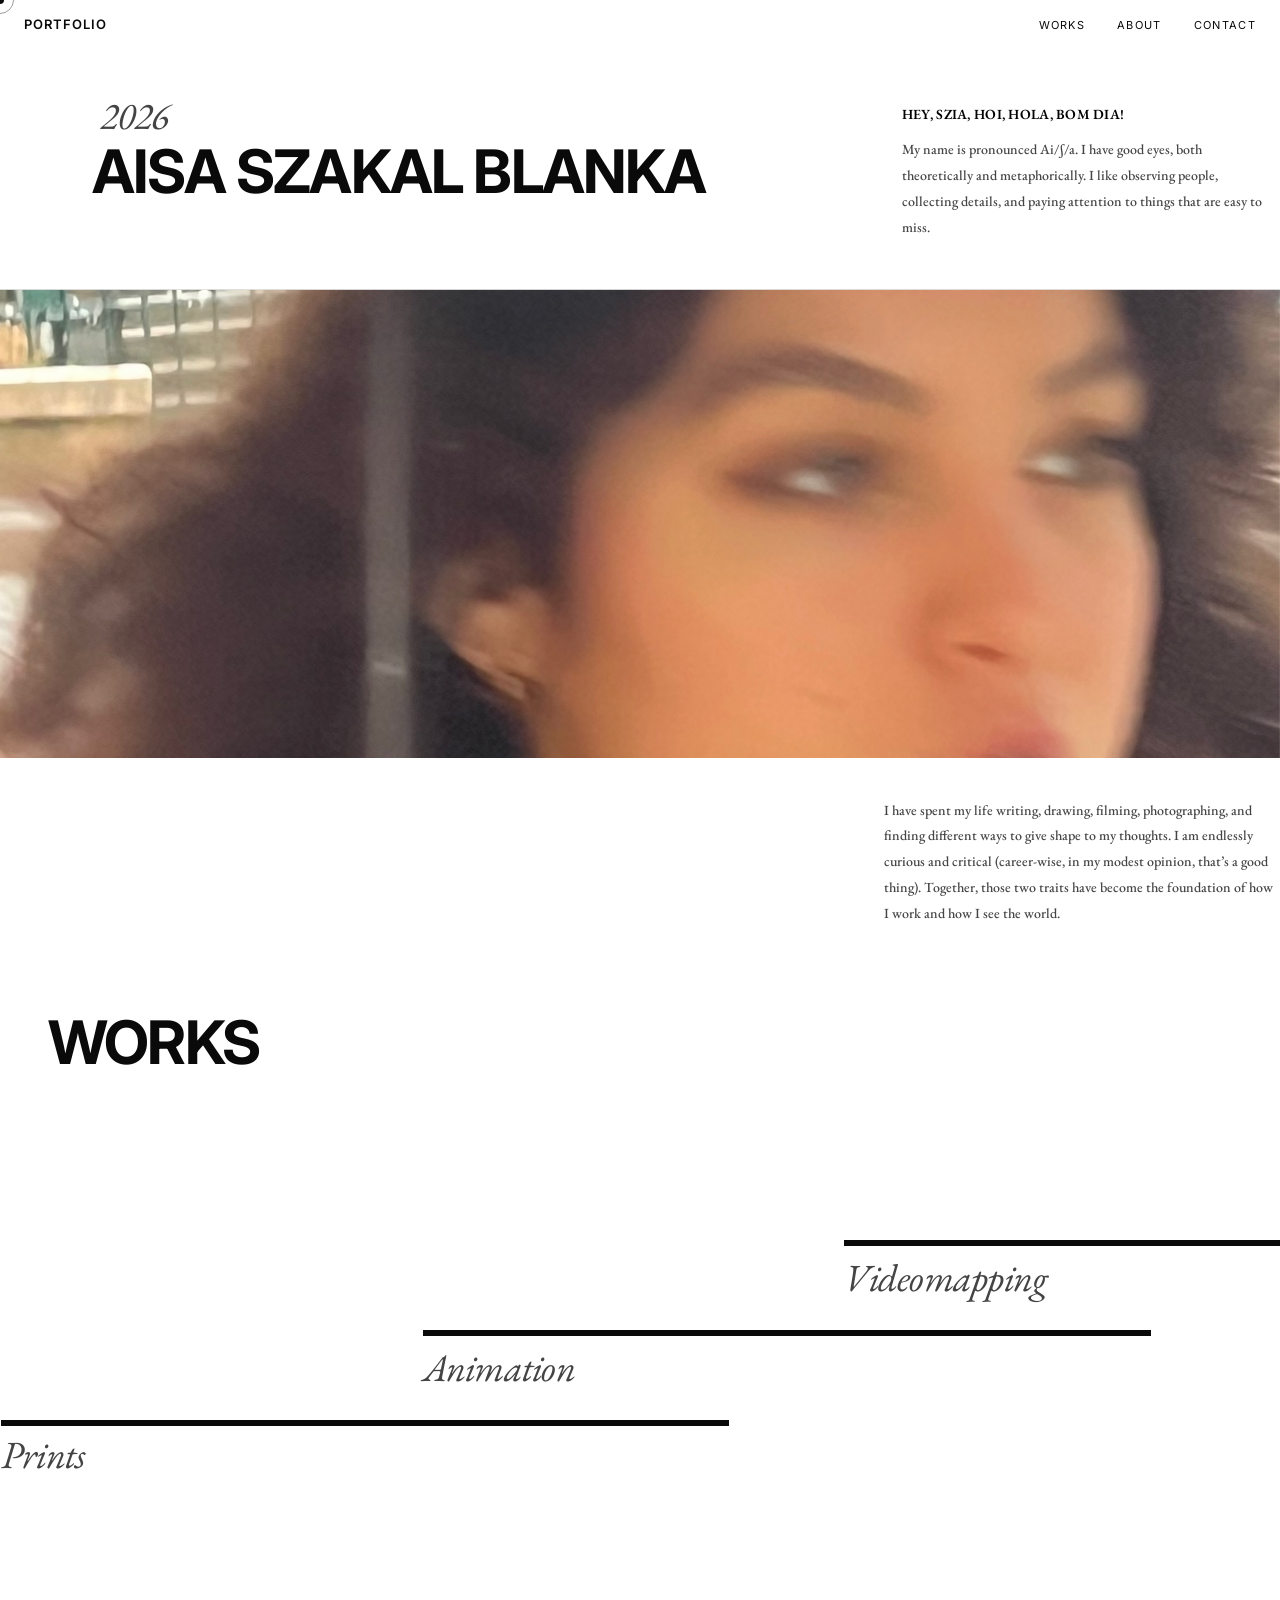
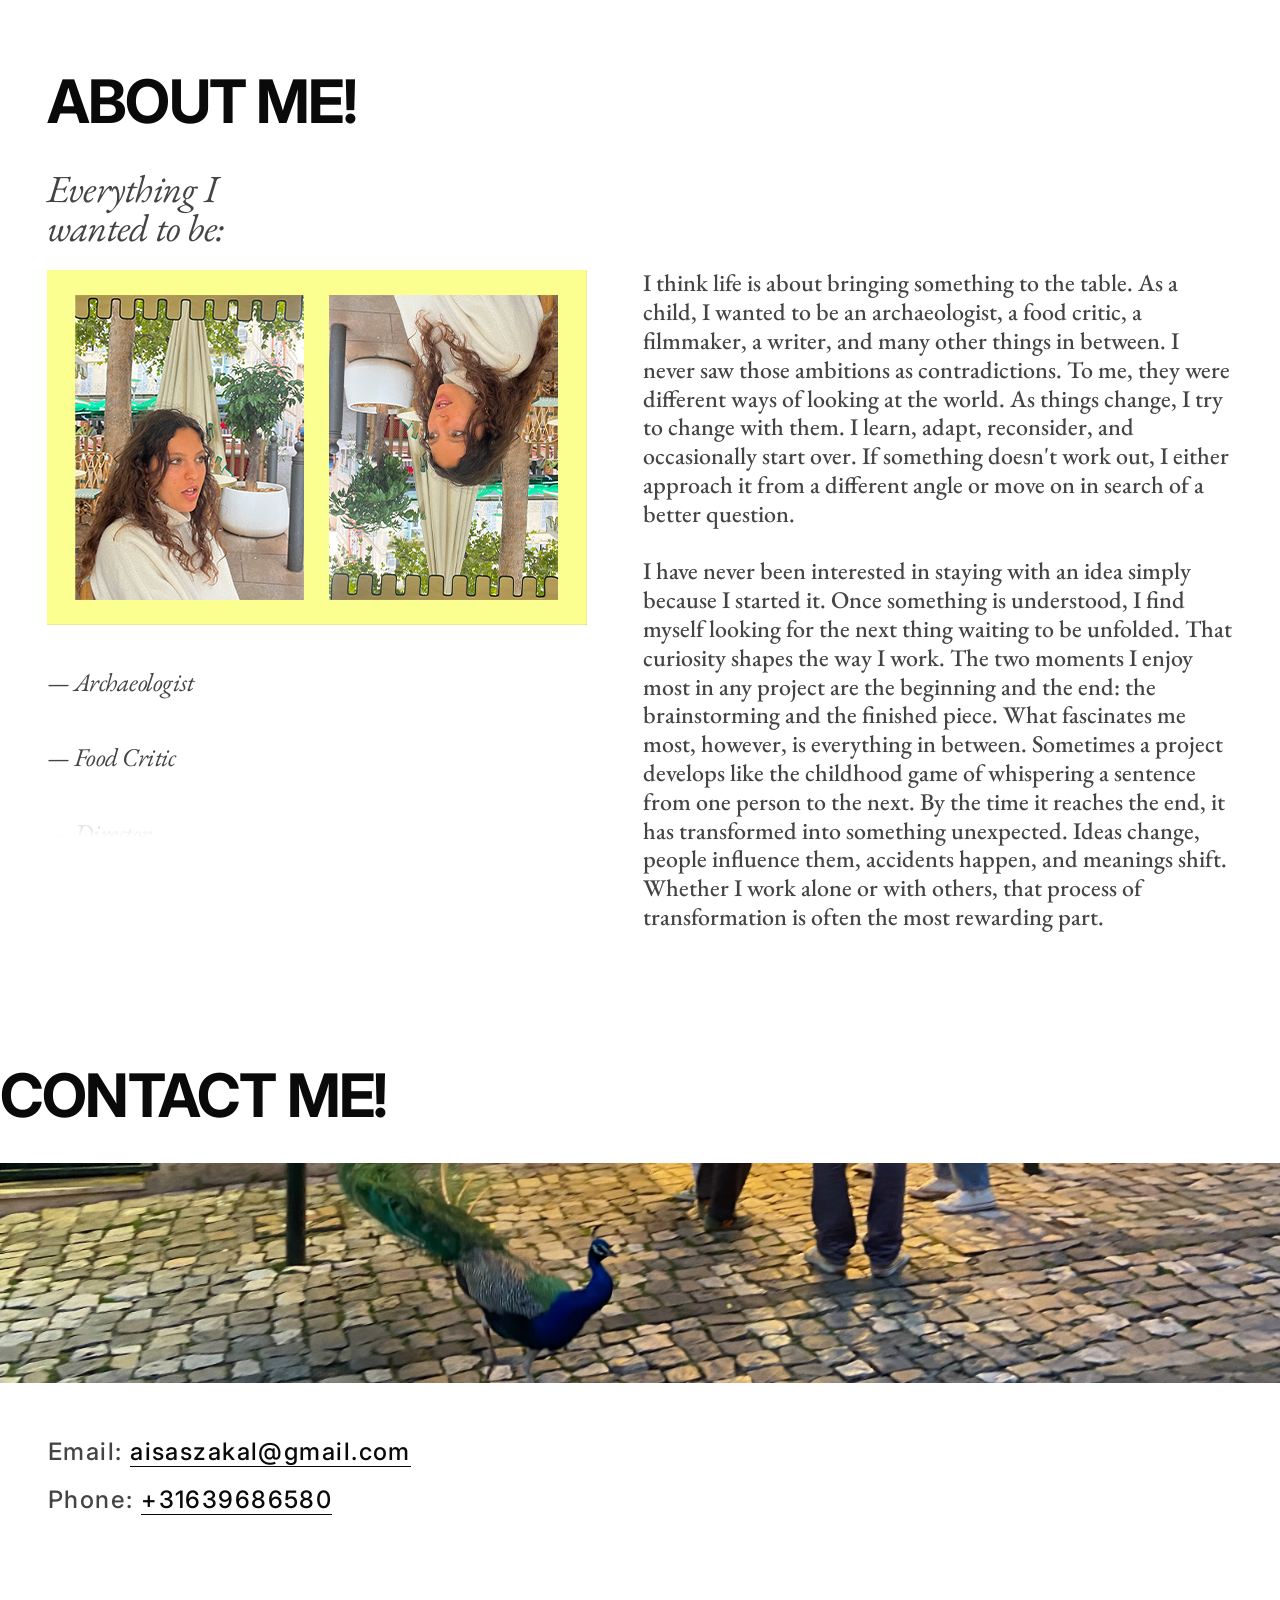
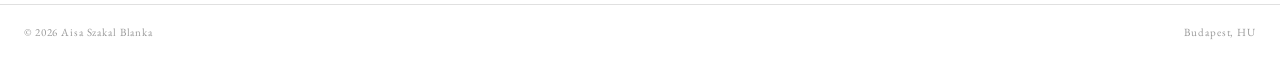
==== commit 37ff68c1: "Portfolio update without videos" ====
--- a/index.html
+++ b/index.html
@@ -203,11 +203,7 @@
 }
 
 /* staggered diagonal lines + labels */
-.works-stagger {
-  position: relative;
-  height: 400px;
-  margin: 16px 24px 40px;
-}
+
 
 .stagger-line {
   position: absolute;
@@ -215,11 +211,19 @@
   width: 25%;
   border-top: 3px solid var(--black);
 }
-
-.stagger-line:nth-child(1) { left:75%;    bottom: 140px; }
-.stagger-line:nth-child(2) { left:50%;   bottom: 90px; }
-.stagger-line:nth-child(3) { left:25%;   bottom: 44px; }
-.stagger-line:nth-child(4) { left:0%;   bottom: 0px; border-top-width:0; border-bottom: 3px solid var(--black); }
+.works-stagger {
+  position: relative;
+  height: 300px;
+  margin: 16px -23px 40px;
+}
+
+.stagger-line:nth-child(1) { left: 0%; bottom: 128px; width: 57%; }
+.stagger-line:nth-child(2) { left: 21%; bottom: 64px;   width: 57%; }
+.stagger-line:nth-child(3) { left: 43%; bottom: 0px;       width: 57%; border-top-width:0; border-bottom: 3px solid var(--black); }
+
+.stagger-line:nth-child(1) { left: 66%; bottom: 180px; }
+.stagger-line:nth-child(2) { left: 33%; bottom: 90px; }
+.stagger-line:nth-child(3) { left: 0%;  bottom: 0px; border-top-width:0; border-bottom: 3px solid var(--black); }
 
 
 .stagger-line:nth-child(1) .stagger-label { left:0; }
@@ -509,7 +513,7 @@
     </div>
   </div>
   <div class="hero-image">
-     <img src="/assets/IMG_0100.jpeg" alt="Main Image">
+     <img src="./assets/IMG_0100.jpeg" alt="Main Image">
   </div>
   <div class="hero-bottom-text">
     <p>
@@ -522,33 +526,36 @@
      SECTION 2 — WORKS
 ════════════════════════════════ -->
 <section class="s-works" id="works">
+  <div class="stagger-hover-img" id="hoverImg">
+    <img id="hoverImgEl" src="" alt="" style="display:none">
+    <div class="img-label" id="hoverLabel"></div>
+    <div class="img-placeholder" id="hoverPlaceholder"></div>
+  </div>
 
     <div class="works-title-row reveal">
       <h2 class="works-title">Works</h2>
     </div>
   
     <div class="works-stagger reveal">
-      <!--
-        data-img  = path to your image for that category (add when ready)
-        data-label = caption shown on the image
-        href       = page it links to
-      -->
-      <a class="stagger-line" href="podcast.html"
-         data-img="" data-label="Podcast">
-        <span class="stagger-label">Podcast</span>
-      </a>
-      <a class="stagger-line" href="videomapping.html"
-         data-img="" data-label="Videomapping">
+
+      <a class="stagger-line" href="works/videomapping.html"
+         data-img="./assets/videomappingmainimg.jpg"
+         data-label="Videomapping">
         <span class="stagger-label">Videomapping</span>
       </a>
-      <a class="stagger-line" href="animation.html"
-         data-img="" data-label="Animation">
+    
+      <a class="stagger-line" href="works/animation.html"
+         data-img="./assets/animationmainimg.jpg"
+         data-label="Animation">
         <span class="stagger-label">Animation</span>
       </a>
+    
       <a class="stagger-line" href="works/posters.html"
-         data-img="" data-label="Posters">
-        <span class="stagger-label">Posters</span>
+         data-img="./assets/postermainimg.jpg"
+         data-label="Posters">
+        <span class="stagger-label">Prints</span>
       </a>
+    
     </div>
   
   </section>
@@ -572,7 +579,7 @@
       <p class="about-subtitle">Everything I<br>wanted to be:</p>
 
       <div class="about-photos">
-        <img src="/assets/me3.jpg" alt="Main Image">
+        <img src="../assets/me3.jpg" alt="Main Image">
       </div>
 
       <div class="about-list">
@@ -621,12 +628,12 @@
   </div>
 
   <div class="contact-gray-block reveal">
-    <img src="/assets/IMG_9193.jpeg" alt="Main Image">
+    <img src="../assets/IMG_9193.jpeg" alt="Main Image">
   </div>
 
   <div class="contact-details reveal">
     <p class="contact-line">Email: <a href="mailto:your@email.com" class="contact-link">aisaszakal@gmail.com</a></p>
-    <p class="contact-line">Phone: <a href="tel:+00000000000" class="contact-link">+00 000 000 0000</a></p>
+    <p class="contact-line">Phone: <a href="tel:+00000000000" class="contact-link">+31639686580</a></p>
   </div>
 
 </section>
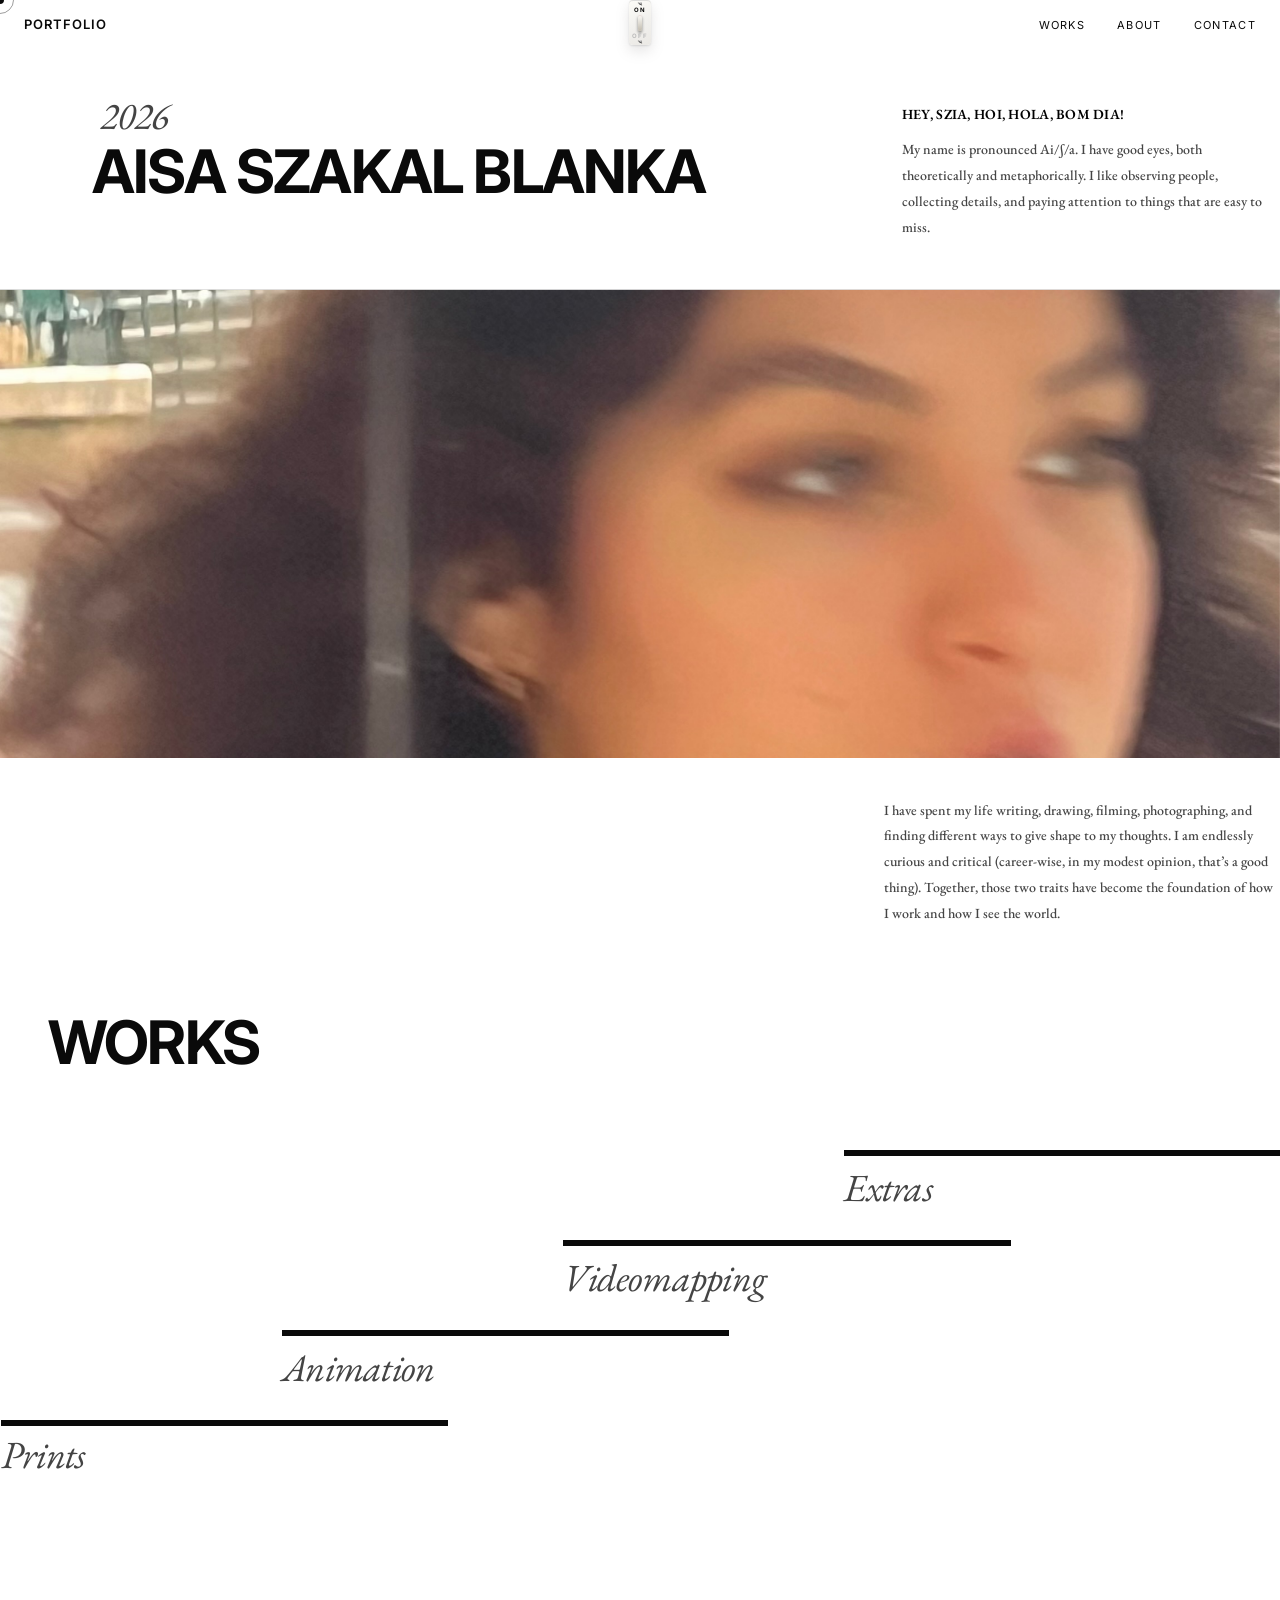
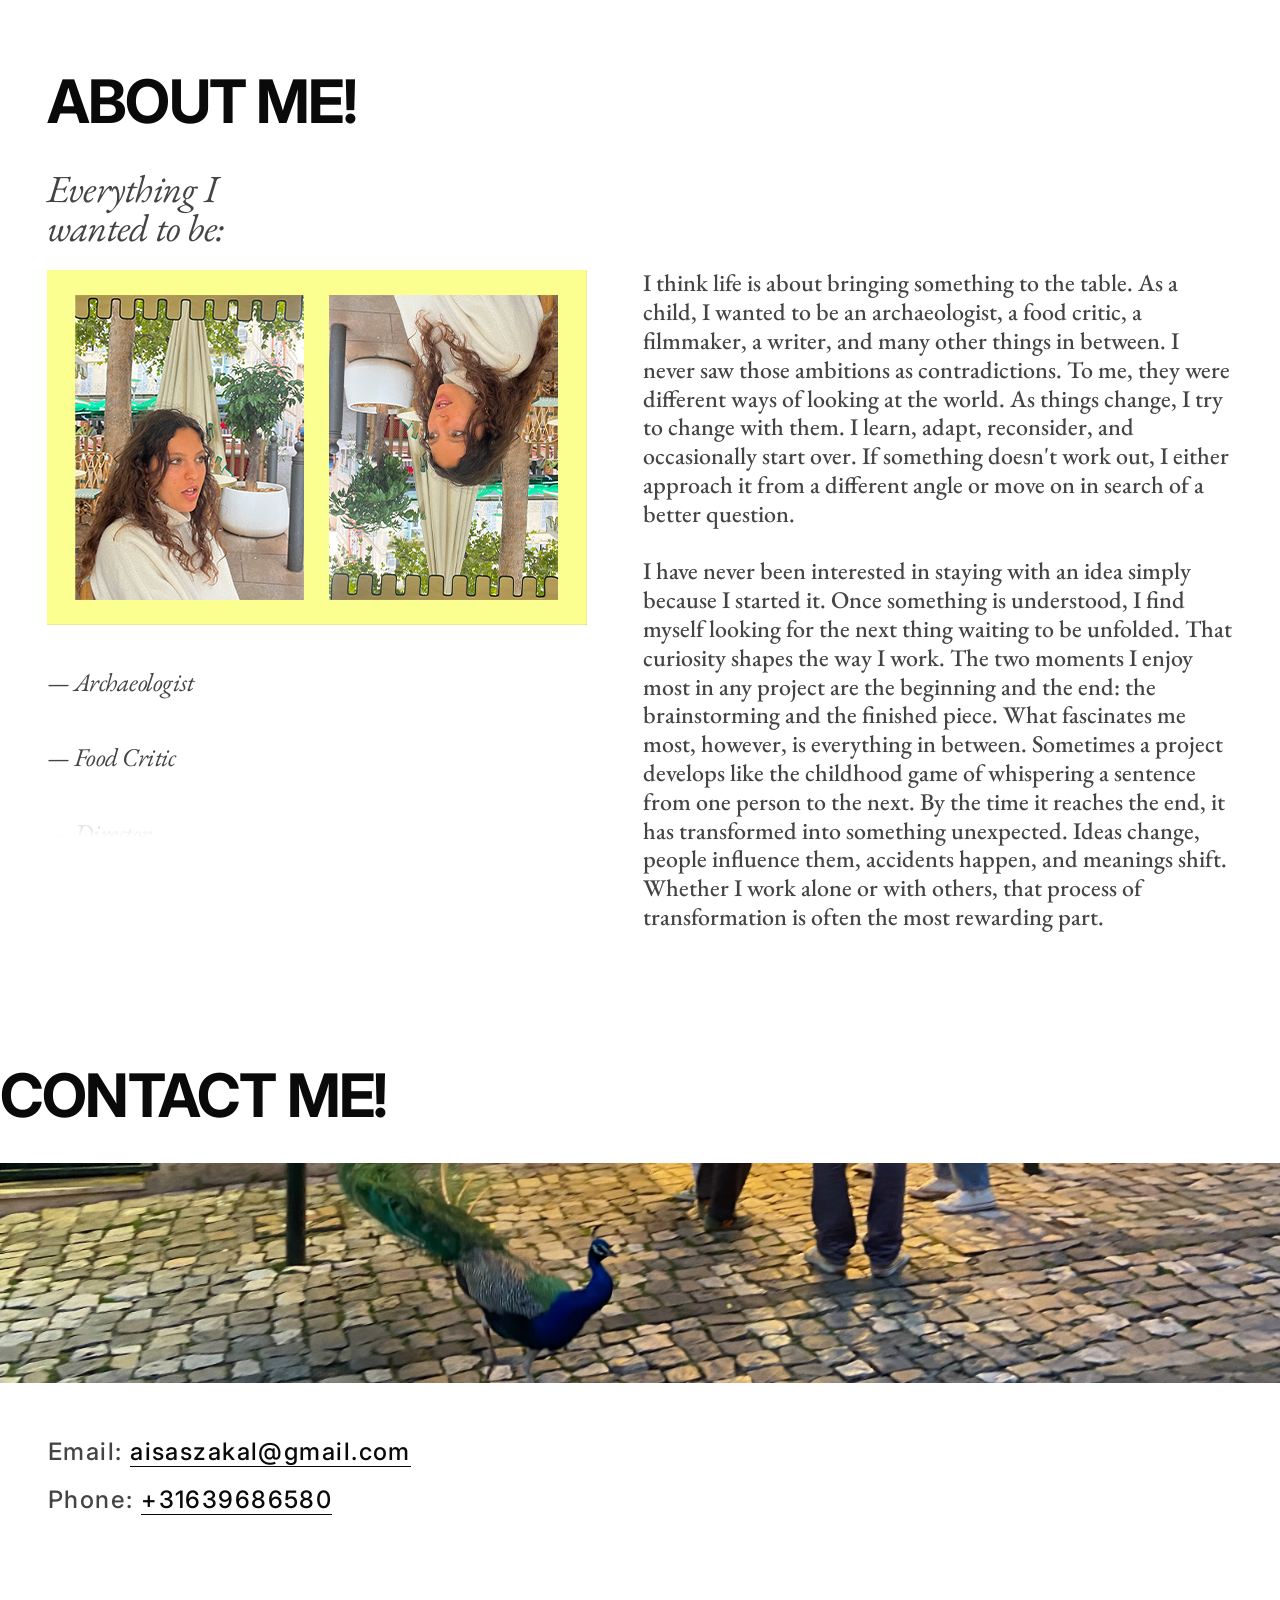
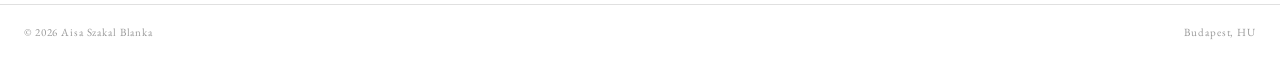
==== commit ffc8bad9: "Portfolio main things added - first try" ====
--- a/index.html
+++ b/index.html
@@ -217,19 +217,12 @@
   margin: 16px -23px 40px;
 }
 
-.stagger-line:nth-child(1) { left: 0%; bottom: 128px; width: 57%; }
-.stagger-line:nth-child(2) { left: 21%; bottom: 64px;   width: 57%; }
-.stagger-line:nth-child(3) { left: 43%; bottom: 0px;       width: 57%; border-top-width:0; border-bottom: 3px solid var(--black); }
-
-.stagger-line:nth-child(1) { left: 66%; bottom: 180px; }
-.stagger-line:nth-child(2) { left: 33%; bottom: 90px; }
-.stagger-line:nth-child(3) { left: 0%;  bottom: 0px; border-top-width:0; border-bottom: 3px solid var(--black); }
-
-
-.stagger-line:nth-child(1) .stagger-label { left:0; }
-.stagger-line:nth-child(2) .stagger-label { left:0; }
-.stagger-line:nth-child(3) .stagger-label { left:0; }
-.stagger-line:nth-child(4) .stagger-label { left:0; }
+
+.stagger-line:nth-child(1) { left: 66%; bottom: 270px; width: 35%; }
+.stagger-line:nth-child(2) { left: 44%; bottom: 180px; width: 35%; }
+.stagger-line:nth-child(3) { left: 22%; bottom: 90px;  width: 35%; }
+.stagger-line:nth-child(4) { left: 0%;  bottom: 0px;   width: 35%; border-top-width: 0; border-bottom: 3px solid var(--black); }
+
 
 /* the visible line is a pseudo-element so we can animate it independently */
 .stagger-line::before {
@@ -479,12 +472,187 @@
   .about-photos { max-width:280px; }
   .stagger-hover-img { display: none; }
 }
+
+/* ============ PROJECTION MODE ============ */
+/* ============ LIGHT SWITCH (ball + rod) ============ */
+.light-switch-wrap {
+  position: fixed;
+  left: 50%;
+  transform: translateX(-50%);
+  z-index: 600;
+  display: flex;
+  flex-direction: column;
+  align-items: center;
+  gap: 2px;
+  cursor: pointer;
+  user-select: none;
+}
+
+#dim-overlay {
+  position: fixed;
+  inset: 0;
+  background: #05050a;
+  opacity: 0;
+  pointer-events: none;
+  z-index: 400;
+  transition: opacity 1.3s ease;
+}
+body.projection-mode #dim-overlay { opacity: .82; } /* never fully black */
+
+#projection-layer {
+  position: fixed;
+  inset: 0;
+  z-index: 450;
+  pointer-events: none;
+  opacity: 0;
+  transition: opacity 1.4s ease .3s;
+  mix-blend-mode: screen;
+  overflow: hidden;
+}
+body.projection-mode #projection-layer { opacity: 1; }
+
+.switch-label {
+  font-family: var(--serif);
+  font-size: 6px;
+  font-weight: 700;
+  letter-spacing: .18em;
+  color: #bbb;
+  transition: color .5s ease;
+}
+.switch-label.on  { color: var(--black); }
+body.projection-mode .switch-label.on  { color: #777; }
+body.projection-mode .switch-label.off { color: var(--white); }
+
+.switch-track {
+    position: relative;
+    width: 22px;
+    height: 45px;
+    padding: 2px;
+    border-radius: 4px;
+    background: linear-gradient(155deg, #fdfcf8 0%, #f1f0ed 55%, #ebe9e5 100%);
+    box-shadow: 0 1px 2px rgba(0, 0, 0, .11), 0 6px 14px rgb(126 118 118 / 20%), inset 0 1px 0 rgb(206 206 206 / 65%);
+    display: flex;
+    flex-direction: column;
+    align-items: center;
+    justify-content: space-between;
+
+    transition: box-shadow .5s ease;
+}
+
+body.projection-mode .switch-track {
+  background: linear-gradient(155deg, #3a3a3a 0%, #232323 55%, #151515 100%);
+  box-shadow:
+    0 1px 2px rgba(0,0,0,.4),
+    0 6px 14px rgba(0,0,0,.45),
+    inset 0 1px 0 rgba(255,255,255,.08);
+}
+
+#projection-graphic {
+  position: absolute;
+  width: 100%;
+  filter: brightness(1.5) contrast(1.15) blur(.3px);
+  opacity: .95;
+  animation: projFlicker 3.4s infinite ease-in-out, projDrift 16s infinite ease-in-out;
+}
+
+#projection-shadow {
+  position: fixed;
+  inset: 0;
+  z-index: 460; /* above #projection-layer's 450 */
+  pointer-events: none;
+  opacity: 0;
+  transition: opacity .6s ease;
+  background: radial-gradient(
+    circle at var(--mx, 50%) var(--my, 50%),
+    rgba(137, 129, 129, 0.55) 0,
+    rgba(80, 79, 79, 0.28) 90px,
+    rgba(28, 27, 27, 0) 220px
+  );
+}
+
+body.projection-mode #projection-shadow { opacity: 1; }
+
+/* the ball */
+
+.switch-screw {
+  width: 3px; 
+  height: 3px;
+  border-radius: 50%;
+  flex-shrink: 0;
+  background: radial-gradient(circle at 35% 30%, #f0f0f0, #8c8c8c 60%, #565656 100%);
+  position: relative;
+}
+
+.switch-screw::after {
+  content: '';
+  position: absolute; top: 50%; left: 50%;
+  width: 5px; height: 1px; background: rgba(0,0,0,.45);
+  transform: translate(-50%,-50%) rotate(35deg);
+}
+
+.switch-knob {
+    width: 4px;
+    height: 18px;
+    border-radius: 2px;
+    background: linear-gradient(180deg, #fdfcf8 0%, #c1bbae 100%);
+    box-shadow: 0 2px 3px rgba(0, 0, 0, .45), inset 0 1px 0 rgb(219 198 198 / 60%);
+    transform: rotateX(-26deg);
+    transition: transform .45s cubic-bezier(.4, 0, .2, 1), background .45s ease;
+}
+
+body.projection-mode .switch-knob {
+  transform: rotateX(26deg);
+  background: linear-gradient(180deg, #4a4a4a 0%, #2b2b2b 100%);
+}
+
+
+#projection-graphic {
+  position: absolute;
+  width: 100%;
+  filter: blur(.3px) contrast(1.05);
+  opacity: .92;
+  animation: projFlicker 3.4s infinite ease-in-out, projDrift 16s infinite ease-in-out;
+}
+@keyframes projFlicker {
+  0%, 100% { opacity: .9; }
+  46% { opacity: .78; }
+  50% { opacity: .96; }
+  54% { opacity: .82; }
+}
+@keyframes projDrift {
+  0%   { transform: translate(0,0) rotate(0deg) scale(1); }
+  50%  { transform: translate(14px,-8px) rotate(.3deg) scale(1.01); }
+  100% { transform: translate(0,0) rotate(0deg) scale(1); }
+}
+
 </style>
 </head>
 <body>
 
 <div id="cur"></div>
 <div id="cur-r"></div>
+<div class="light-switch-wrap" id="lightSwitch" role="button" aria-label="Toggle projection lighting">
+    
+  <div class="switch-track">
+      
+    <div class="switch-screw"></div>
+    <span class="switch-label on">ON</span>
+    <div class="switch-window"><div class="switch-knob"></div></div>
+    <span class="switch-label off">OFF</span>
+    <div class="switch-screw"></div>
+    
+  </div>
+  
+</div>
+
+<!-- Projection---------- -->
+<div id="dim-overlay"></div>
+<div id="projection-shadow"></div>
+<div id="projection-layer">
+  <video id="projection-graphic" muted playsinline>
+    <source src="./assets/page2.mp4" type="video/mp4">
+  </video>
+</div>
 
 <!-- FIXED NAV -->
 <nav id="nav">
@@ -538,6 +706,12 @@
   
     <div class="works-stagger reveal">
 
+      <a class="stagger-line" href="works/extras.html"
+        data-img="./assets/extrasmainimg.jpg"  
+        data-label="Extras">
+        <span class="stagger-label">Extras</span>
+      </a>
+
       <a class="stagger-line" href="works/videomapping.html"
          data-img="./assets/videomappingmainimg.jpg"
          data-label="Videomapping">
@@ -555,6 +729,8 @@
          data-label="Posters">
         <span class="stagger-label">Prints</span>
       </a>
+
+      
     
     </div>
   
@@ -579,7 +755,7 @@
       <p class="about-subtitle">Everything I<br>wanted to be:</p>
 
       <div class="about-photos">
-        <img src="../assets/me3.jpg" alt="Main Image">
+        <img src="./assets/me3.jpg" alt="Main Image">
       </div>
 
       <div class="about-list">
@@ -628,7 +804,7 @@
   </div>
 
   <div class="contact-gray-block reveal">
-    <img src="../assets/IMG_9193.jpeg" alt="Main Image">
+    <img src="./assets/IMG_9193.jpeg" alt="Main Image">
   </div>
 
   <div class="contact-details reveal">
@@ -644,6 +820,7 @@
 </footer>
 
 <script>
+
 // cursor
 const cur = document.getElementById('cur');
 const curR = document.getElementById('cur-r');
@@ -667,6 +844,37 @@
 },{threshold:0.08});
 els.forEach(el=>io.observe(el));
 
+// projecting ------------------------
+
+
+const vid = document.getElementById('projection-graphic');
+const loopStart = 1.96; // seconds — where the loop segment begins
+
+vid.playbackRate = 0.35;
+
+vid.addEventListener('ended', () => {
+  vid.currentTime = loopStart;
+  vid.play();
+});
+// projecting mouse ------------------------ maybe we can take this out later
+document.addEventListener('mousemove', e => {
+  if (!document.body.classList.contains('projection-mode')) return;
+  const xPct = (e.clientX / window.innerWidth) * 100;
+  const yPct = (e.clientY / window.innerHeight) * 100;
+  document.documentElement.style.setProperty('--mx', xPct + '%');
+  document.documentElement.style.setProperty('--my', yPct + '%');
+});
+
+document.getElementById('lightSwitch').addEventListener('click', () => {
+  const isOn = document.body.classList.toggle('projection-mode');
+  if (isOn) {
+    vid.currentTime = 0;
+    vid.play();
+  } else {
+    vid.pause();
+  }
+});
+
 // ── stagger hover image ──
 const hoverImg    = document.getElementById('hoverImg');
 const hoverImgEl  = document.getElementById('hoverImgEl');
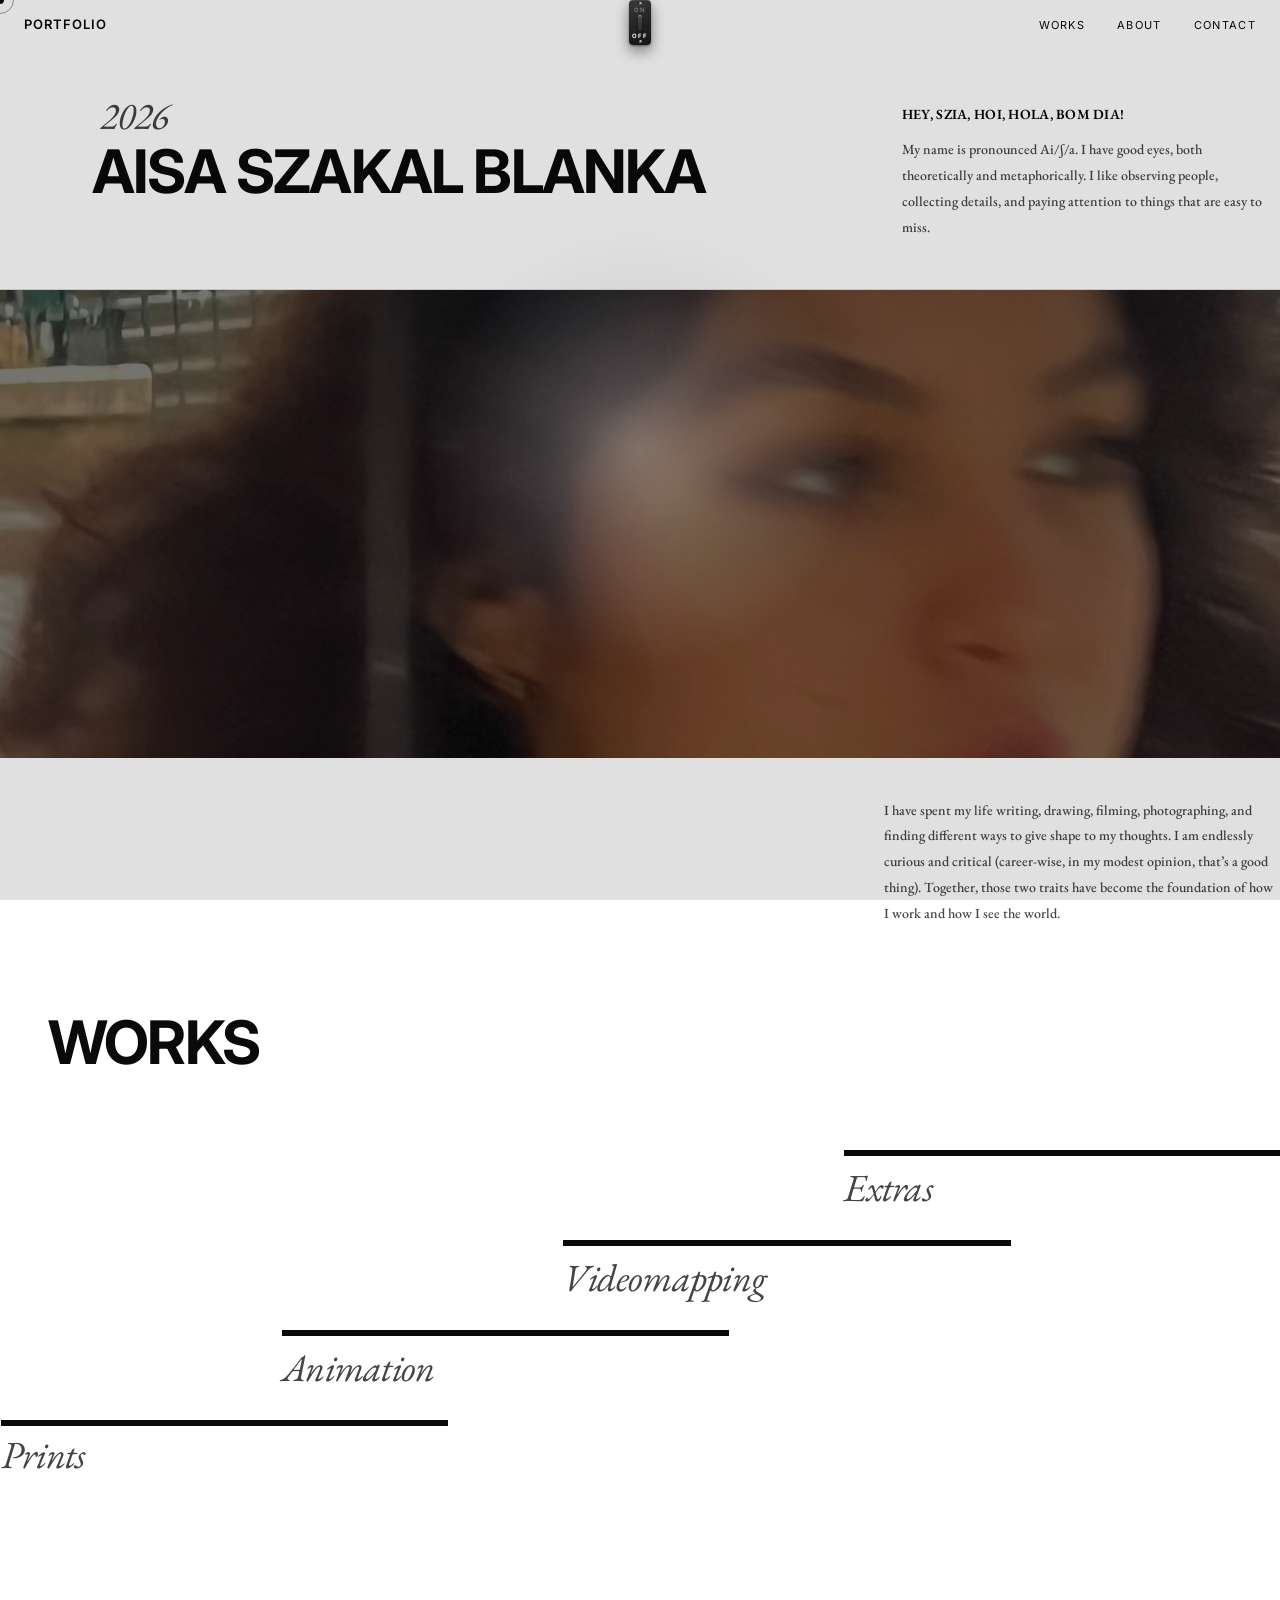
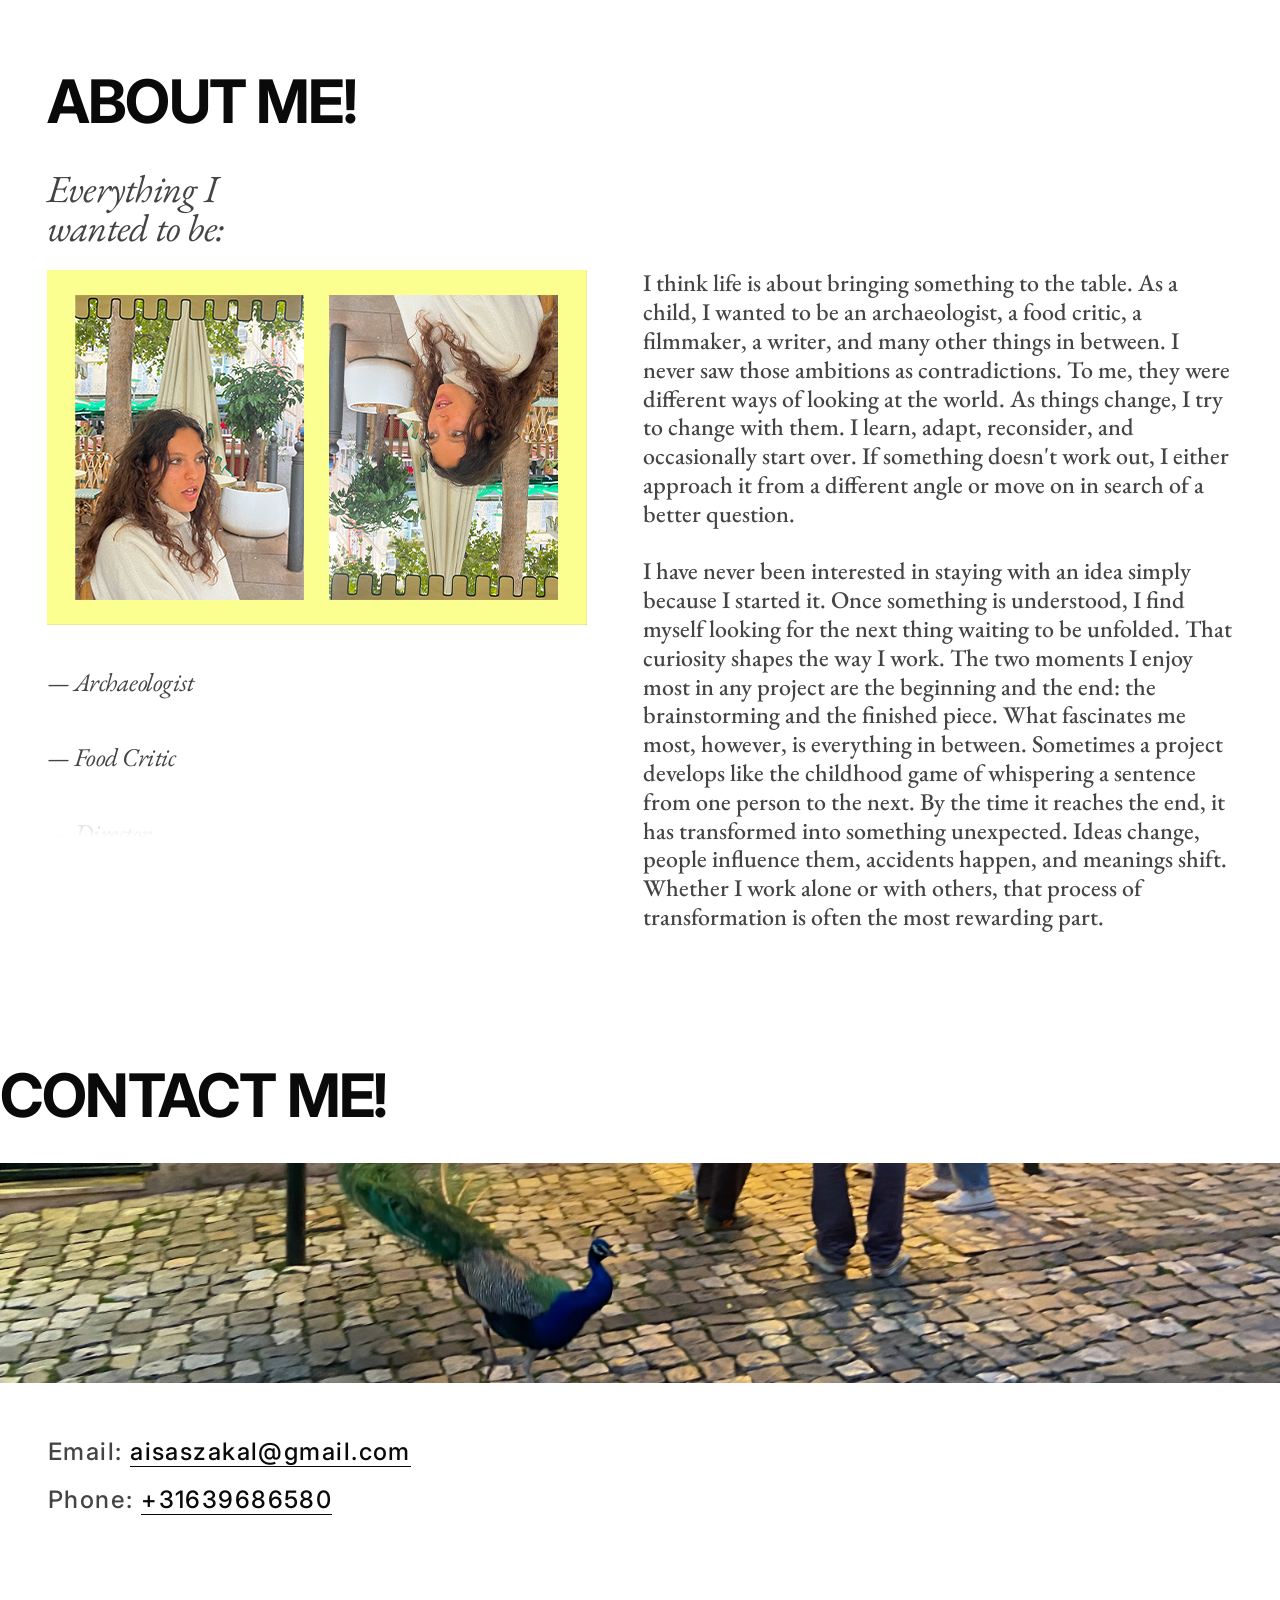
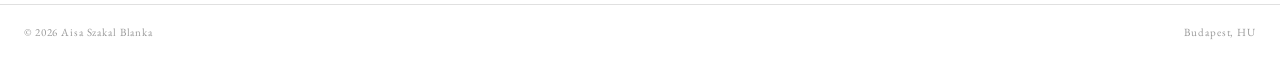
==== commit bb64f93b: "almost done" ====
--- a/index.html
+++ b/index.html
@@ -486,18 +486,19 @@
   gap: 2px;
   cursor: pointer;
   user-select: none;
+
 }
 
 #dim-overlay {
   position: fixed;
   inset: 0;
-  background: #05050a;
+  background: #000000;
   opacity: 0;
   pointer-events: none;
   z-index: 400;
   transition: opacity 1.3s ease;
 }
-body.projection-mode #dim-overlay { opacity: .82; } /* never fully black */
+body.projection-mode #dim-overlay { opacity: .12; }
 
 #projection-layer {
   position: fixed;
@@ -510,6 +511,70 @@
   overflow: hidden;
 }
 body.projection-mode #projection-layer { opacity: 1; }
+
+/* ── HERO PROJECTION STATE ── */
+body.projection-mode .hero-image img {
+  filter: brightness(.52) contrast(1.08);
+  transition: filter 1.2s ease;
+}
+
+.hero-image img {
+  transition: filter 1.2s ease;
+}
+
+#projection-layer {
+  /* JS positions this directly over the hero image */
+  top: 0;
+  left: 0;
+  width: 0;
+  height: 0;
+}
+
+#projection-graphic {
+  height: 100%;
+  object-fit: cover;
+  object-position: center;
+}
+
+.projection-hint {
+  position: fixed;
+  top: 150px;
+  left: 50%;
+  transform: translateX(-50%);
+  z-index: 590;
+  display: flex;
+  flex-direction: column;
+  align-items: center;
+  gap: 10px;
+  pointer-events: none;
+  opacity: 0;
+  transition: opacity 0.9s ease 1.6s; /* waits for room to go dark first */
+  text-align: center;
+}
+body.room-dark .projection-hint        { opacity: 1; }
+.projection-hint.fade-out              { opacity: 0 !important; transition: opacity 0.7s ease 0s; }
+ 
+.hint-arrow {
+  font-size: 11px;
+  color: rgba(255,255,255,0.5);
+  letter-spacing: .22em;
+  animation: hintBob 1.8s ease-in-out infinite;
+}
+.hint-text {
+  font-family: var(--sans);
+  font-size: 13px;
+  font-style: italic;
+  color: rgba(255,255,255,0.4);
+  letter-spacing: .04em;
+  line-height: 1.7;
+  white-space: nowrap;
+}
+
+
+body.projection-mode .projection-prompt {
+  opacity: .9;
+  transform: translateX(-50%) translateY(0);
+}
 
 .switch-label {
   font-family: var(--serif);
@@ -562,12 +627,7 @@
   pointer-events: none;
   opacity: 0;
   transition: opacity .6s ease;
-  background: radial-gradient(
-    circle at var(--mx, 50%) var(--my, 50%),
-    rgba(137, 129, 129, 0.55) 0,
-    rgba(80, 79, 79, 0.28) 90px,
-    rgba(28, 27, 27, 0) 220px
-  );
+  background: radial-gradient(circle at var(--mx, 50%) var(--my, 50%), rgb(222 222 222 / 38%) 0, rgb(175 172 172 / 28%) 90px, rgba(28, 27, 27, 0) 220px);
 }
 
 body.projection-mode #projection-shadow { opacity: 1; }
@@ -624,6 +684,46 @@
   50%  { transform: translate(14px,-8px) rotate(.3deg) scale(1.01); }
   100% { transform: translate(0,0) rotate(0deg) scale(1); }
 }
+
+/* ── projection hint ── */
+.projection-hint {
+  position: fixed;
+  top: 150px;
+  left: 50%;
+  transform: translateX(-50%);
+  z-index: 590;
+  display: flex;
+  flex-direction: column;
+  align-items: center;
+  gap: 10px;
+  pointer-events: none;
+  opacity: 0;
+  transition: opacity 0.9s ease 1.6s; /* waits for room to go dark first */
+  text-align: center;
+}
+body.room-dark .projection-hint        { opacity: 1; }
+.projection-hint.fade-out              { opacity: 0 !important; transition: opacity 0.7s ease 0s; }
+ 
+.hint-arrow {
+  font-size: 11px;
+  color: rgba(255,255,255,0.5);
+  letter-spacing: .22em;
+  animation: hintBob 1.8s ease-in-out infinite;
+}
+.hint-text {
+  font-family: var(--sans);
+  font-size: 13px;
+  font-style: italic;
+  color: rgba(255,255,255,0.4);
+  letter-spacing: .04em;
+  line-height: 1.7;
+  white-space: nowrap;
+}
+@keyframes hintBob {
+  0%, 100% { transform: translateY(0); }
+  50%       { transform: translateY(-5px); }
+}
+ 
 
 </style>
 </head>
@@ -644,12 +744,22 @@
   </div>
   
 </div>
+<div class="projection-hint" id="projHint">
+  <span class="hint-arrow">↑ </span>
+  <span class="hint-text">turn on the lamp<br>to turn off the light</span>
+</div>
+
+
+<div class="projection-hint" id="projHint">
+  <span class="hint-arrow">↑</span>
+  <span class="hint-text">turn on the lamp<br>to turn off the light</span>
+</div>
 
 <!-- Projection---------- -->
 <div id="dim-overlay"></div>
 <div id="projection-shadow"></div>
 <div id="projection-layer">
-  <video id="projection-graphic" muted playsinline>
+  <video id="projection-graphic" muted playsinline preload="auto">
     <source src="./assets/page2.mp4" type="video/mp4">
   </video>
 </div>
@@ -848,15 +958,47 @@
 
 
 const vid = document.getElementById('projection-graphic');
-const loopStart = 1.96; // seconds — where the loop segment begins
+const heroImage = document.querySelector('.hero-image');
+const loopStart = 1.96;
 
 vid.playbackRate = 0.35;
+
+/* Keep the projection locked to the actual photograph.
+   This means the animation behaves like a projection instead
+   of a graphic floating over the whole website. */
+function syncProjection() {
+  if (!heroImage) return;
+
+  const r = heroImage.getBoundingClientRect();
+  const pad = 10;
+
+  const layer = document.getElementById('projection-layer');
+  layer.style.left = (r.left - pad) + 'px';
+  layer.style.top = (r.top - pad) + 'px';
+  layer.style.width = (r.width + pad * 2) + 'px';
+  layer.style.height = (r.height + pad * 2) + 'px';
+}
+
+window.addEventListener('resize', syncProjection);
+window.addEventListener('scroll', syncProjection);
+window.addEventListener('load', syncProjection);
+syncProjection();
 
 vid.addEventListener('ended', () => {
   vid.currentTime = loopStart;
   vid.play();
 });
-// projecting mouse ------------------------ maybe we can take this out later
+
+/* Start in the projected/dark state.
+   The visitor's first action is turning the light on. */
+document.body.classList.add('projection-mode');
+requestAnimationFrame(() => {
+  syncProjection();
+  vid.currentTime = 0;
+  vid.play().catch(() => {});
+});
+
+/* subtle cursor-responsive shadow */
 document.addEventListener('mousemove', e => {
   if (!document.body.classList.contains('projection-mode')) return;
   const xPct = (e.clientX / window.innerWidth) * 100;
@@ -864,14 +1006,20 @@
   document.documentElement.style.setProperty('--mx', xPct + '%');
   document.documentElement.style.setProperty('--my', yPct + '%');
 });
-
+// hint auto-fades after 15 s of being visible (1.6 s fade-in delay + 13 s reading time)
+setTimeout(() => { hint.classList.add('fade-out'); }, 1500);
+ 
 document.getElementById('lightSwitch').addEventListener('click', () => {
   const isOn = document.body.classList.toggle('projection-mode');
-  if (isOn) {
+
+  if (projectionOn) {
+    syncProjection();
     vid.currentTime = 0;
-    vid.play();
+    vid.play().catch(() => {});
+    hint.classList.remove('fade-out');
   } else {
     vid.pause();
+    hint.classList.add('fade-out');
   }
 });
 
@@ -944,6 +1092,8 @@
     tilt = 0;
   });
 });
+
+
 </script>
 </body>
 </html>
